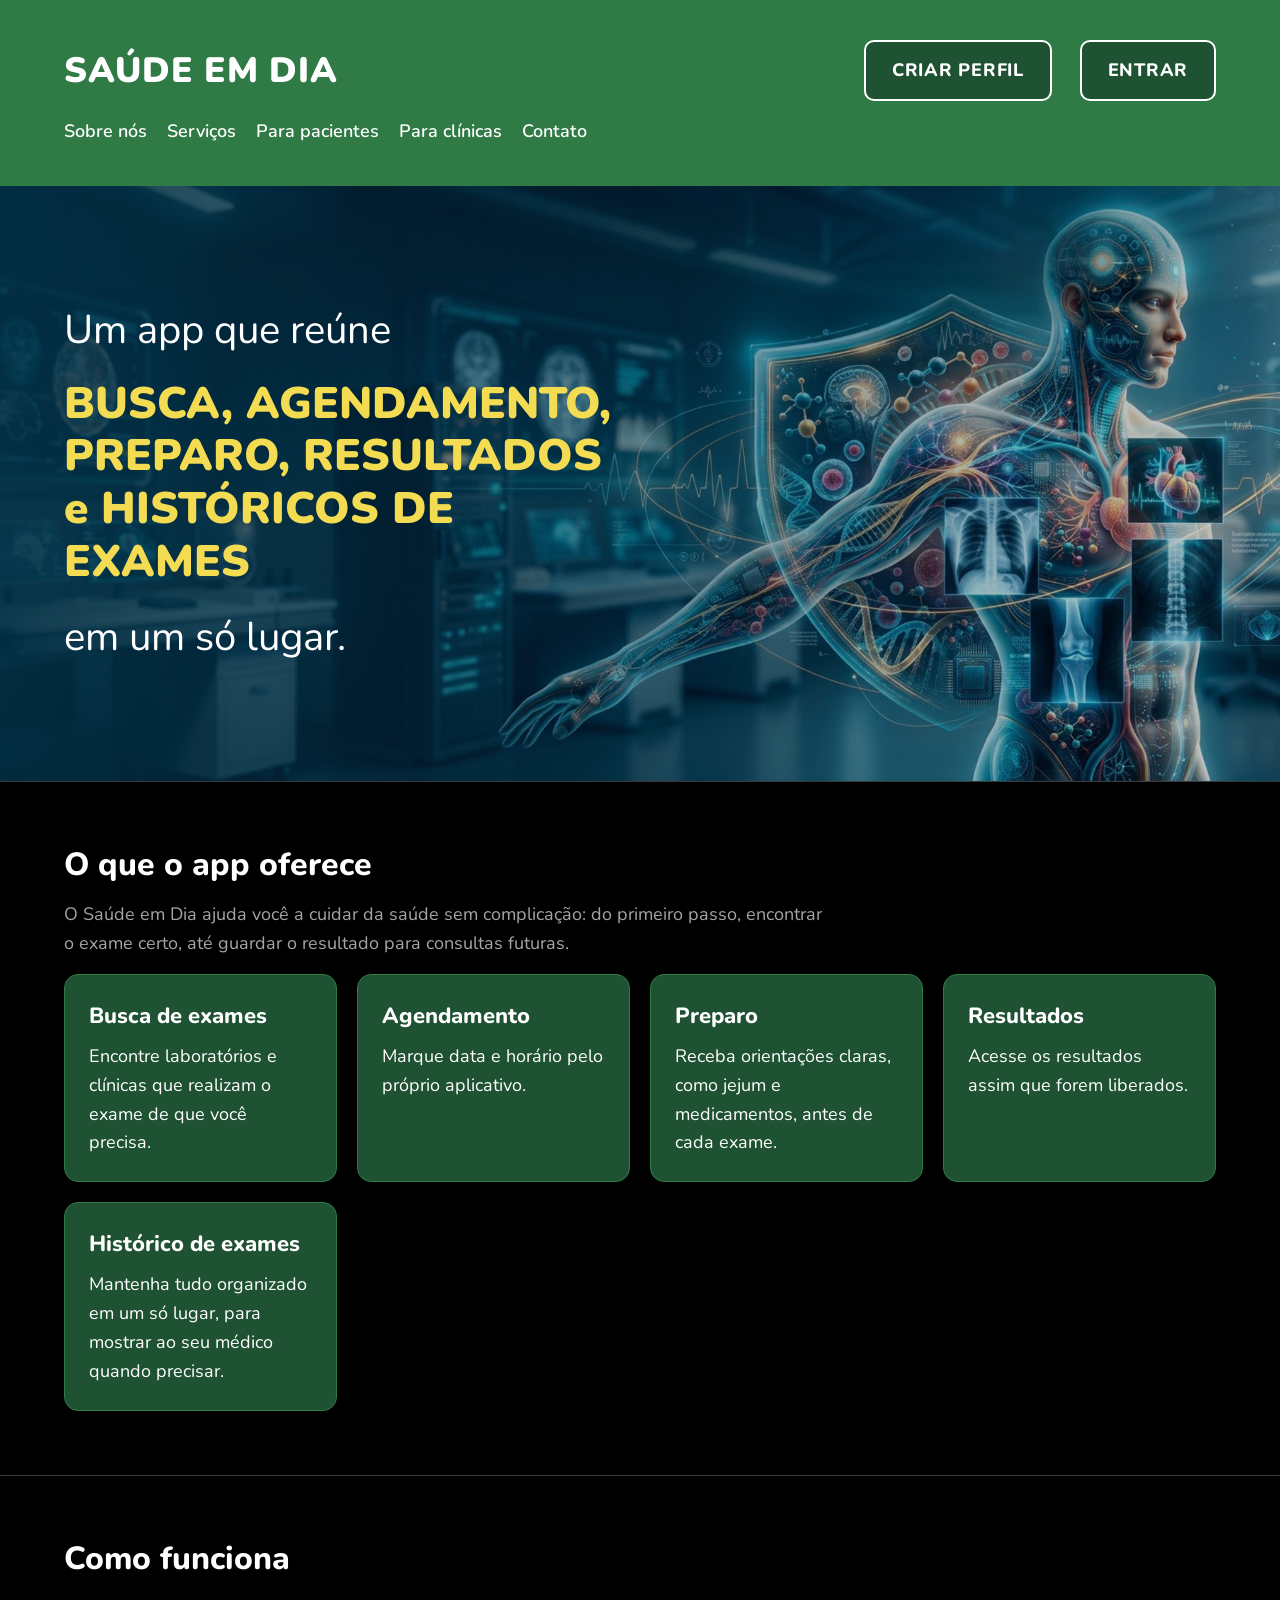
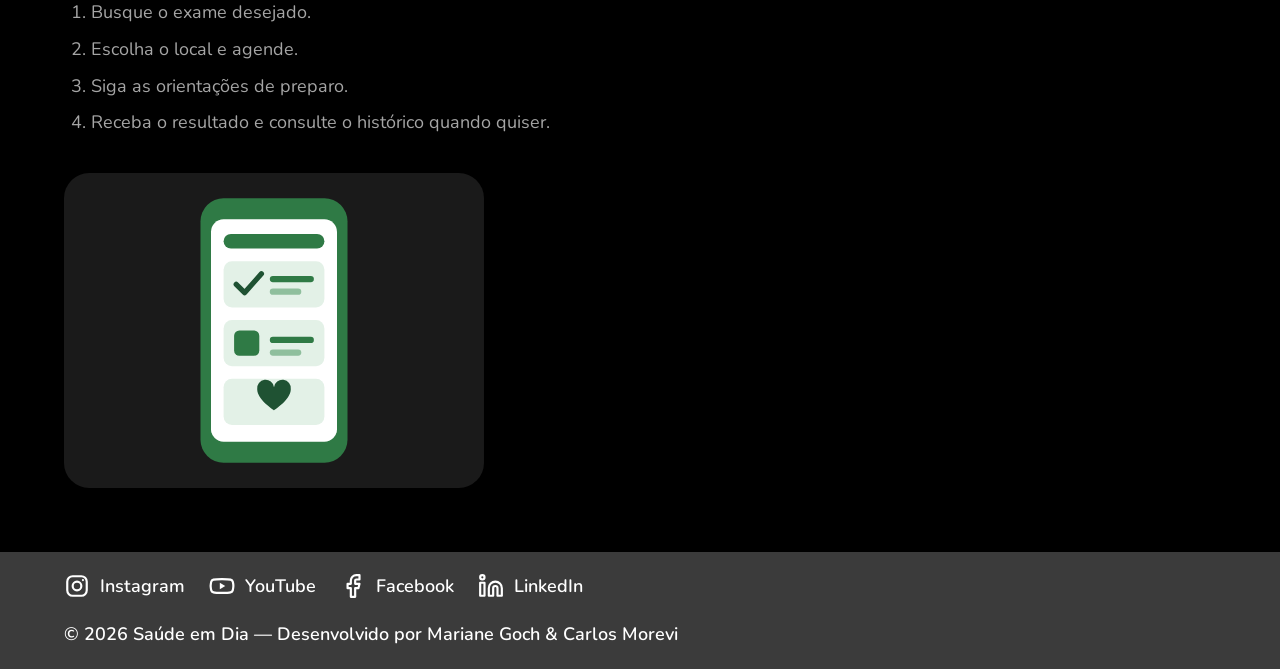
==== index.html @ 4407361d "primeiro commit" ====
<!DOCTYPE html>
<html lang="pt-BR">
<head>
  <meta charset="UTF-8">
  <meta name="viewport" content="width=device-width, initial-scale=1">
  <title>Saúde em Dia | Página inicial</title>
  <link rel="preconnect" href="https://fonts.googleapis.com">
  <link rel="preconnect" href="https://fonts.gstatic.com" crossorigin>
  <link href="https://fonts.googleapis.com/css2?family=Nunito:wght@400;600;800;900&display=swap" rel="stylesheet">
  <link rel="stylesheet" href="estilo.css">
</head>
<body>

<a class="pular" href="#conteudo">Pular para o conteúdo principal</a>

<header class="header">
  <h1 class="logo"><a href="index.html">SAÚDE EM DIA</a></h1>

  <nav class="nav" aria-label="Navegação principal">
    <ul class="nav-links">
      <li><a href="sobre.html">Sobre nós</a></li>
      <li><a href="index.html#servicos">Serviços</a></li>
      <li><a href="sobre.html#pacientes">Para pacientes</a></li>
      <li><a href="sobre.html#clinicas">Para clínicas</a></li>
      <li><a href="contato.html">Contato</a></li>
    </ul>
  </nav>

  <div class="nav-actions">
    <a class="btn" href="contato.html#formulario">CRIAR PERFIL</a>
    <a class="btn" href="#">ENTRAR</a>
  </div>
</header>

<main class="main" id="conteudo">

  <section class="secao hero">
    <p class="temp-text">Um app que reúne</p>
    <h2 class="hero-text"><strong>BUSCA</strong>, <strong>AGENDAMENTO</strong>, <strong>PREPARO</strong>, <strong>RESULTADOS</strong> e <strong>HISTÓRICOS DE EXAMES</strong></h2>
    <p class="temp-text">em um só lugar.</p>
  </section>

  <section class="secao" id="servicos">
    <h2>O que o app oferece</h2>
    <p class="texto-largo">O Saúde em Dia ajuda você a cuidar da saúde sem complicação: do primeiro passo, encontrar o exame certo, até guardar o resultado para consultas futuras.</p>

    <ul class="lista-cartoes">
      <li class="cartao">
        <h3>Busca de exames</h3>
        <p>Encontre laboratórios e clínicas que realizam o exame de que você precisa.</p>
      </li>
      <li class="cartao">
        <h3>Agendamento</h3>
        <p>Marque data e horário pelo próprio aplicativo.</p>
      </li>
      <li class="cartao">
        <h3>Preparo</h3>
        <p>Receba orientações claras, como jejum e medicamentos, antes de cada exame.</p>
      </li>
      <li class="cartao">
        <h3>Resultados</h3>
        <p>Acesse os resultados assim que forem liberados.</p>
      </li>
      <li class="cartao">
        <h3>Histórico de exames</h3>
        <p>Mantenha tudo organizado em um só lugar, para mostrar ao seu médico quando precisar.</p>
      </li>
    </ul>
  </section>

  <section class="secao" id="como-funciona">
    <h2>Como funciona</h2>
    <ol class="lista-passos">
      <li>Busque o exame desejado.</li>
      <li>Escolha o local e agende.</li>
      <li>Siga as orientações de preparo.</li>
      <li>Receba o resultado e consulte o histórico quando quiser.</li>
    </ol>
    <img class="foto-destaque" src="app-exames.svg" alt="Ilustração de um celular com o aplicativo Saúde em Dia aberto, mostrando uma lista de exames com um item concluído marcado com sinal de verificado">
  </section>

</main>

<footer class="footer">
  <ul class="social">
    <li>
      <a href="#" aria-label="Instagram">
        <svg viewBox="0 0 24 24" fill="none" stroke="currentColor" stroke-width="2" stroke-linecap="round" stroke-linejoin="round" aria-hidden="true">
          <rect x="3" y="3" width="18" height="18" rx="5"/>
          <circle cx="12" cy="12" r="4"/>
          <circle cx="17.5" cy="6.5" r="1" fill="currentColor" stroke="none"/>
        </svg>
        <span>Instagram</span>
      </a>
    </li>
    <li>
      <a href="#" aria-label="YouTube">
        <svg viewBox="0 0 24 24" fill="none" stroke="currentColor" stroke-width="2" stroke-linecap="round" stroke-linejoin="round" aria-hidden="true">
          <path d="M22 8.2a3 3 0 0 0-2.1-2.1C18 5.6 12 5.6 12 5.6s-6 0-7.9.5A3 3 0 0 0 2 8.2 31 31 0 0 0 1.5 12 31 31 0 0 0 2 15.8a3 3 0 0 0 2.1 2.1c1.9.5 7.9.5 7.9.5s6 0 7.9-.5a3 3 0 0 0 2.1-2.1c.4-1.9.5-3.8.5-3.8s0-1.9-.5-3.8Z"/>
          <path d="m10 15 5-3-5-3v6Z" fill="currentColor" stroke="none"/>
        </svg>
        <span>YouTube</span>
      </a>
    </li>
    <li>
      <a href="#" aria-label="Facebook">
        <svg viewBox="0 0 24 24" fill="none" stroke="currentColor" stroke-width="2" stroke-linecap="round" stroke-linejoin="round" aria-hidden="true">
          <path d="M18 2h-3a5 5 0 0 0-5 5v3H7v4h3v8h4v-8h3l1-4h-4V7a1 1 0 0 1 1-1h3V2Z"/>
        </svg>
        <span>Facebook</span>
      </a>
    </li>
    <li>
      <a href="#" aria-label="LinkedIn">
        <svg viewBox="0 0 24 24" fill="none" stroke="currentColor" stroke-width="2" stroke-linecap="round" stroke-linejoin="round" aria-hidden="true">
          <path d="M16 8a6 6 0 0 1 6 6v7h-4v-7a2 2 0 0 0-4 0v7h-4v-7a6 6 0 0 1 6-6Z"/>
          <rect x="2" y="9" width="4" height="12"/>
          <circle cx="4" cy="4" r="2"/>
        </svg>
        <span>LinkedIn</span>
      </a>
    </li>
  </ul>

  <p class="creditos">© 2026 Saúde em Dia — Desenvolvido por Mariane Goch &amp; Carlos Morevi</p>
</footer>

</body>
</html>
---- estilo.css ----
:root {
  --cor-header-fundo:      #2F7A45;
  --cor-header-texto:      #FFFFFF;
  --cor-botao-fundo:       #1F5233;
  --cor-botao-texto:       #FFFFFF;
  --cor-corpo-fundo:       #000000;
  --cor-corpo-texto:       #a5a5a5;
  --cor-titulo:            #FFFFFF;
  --cor-cartao-fundo:      #1F5233;
  --cor-cartao-borda:      #2F7A45;
  --cor-cartao-texto:      #FFFFFF;
  --cor-borda:             #3b3b3b;
  --cor-campo-fundo:       #121212;
  --cor-campo-texto:       #FFFFFF;
  --cor-destaque:          #47975D;
  --cor-footer-fundo:      #3b3b3b;
  --cor-footer-texto:      #FFFFFF;
  --cor-foco:              #FFD54A;
  --imagem-hero:           url("images/fundo_v3.png");
  --cor-hero-veu:          rgba(0, 0, 0, 0.15);
  --cor-hero-chamada:      #FFFFFF;
  --cor-hero-destaque:     #f3db52;
  --margem:                clamp(32px, 5vw, 80px);

  --fonte: "Nunito", "Varela Round", ui-rounded, "SF Pro Rounded", system-ui, sans-serif;
}

* { box-sizing: border-box; margin: 0; padding: 0; }

html, body { height: 100%; }

body {
  display: flex;
  flex-direction: column;
  min-height: 100vh;
  font-family: var(--fonte);
  font-size: 1.125rem; /* 18px */
  line-height: 1.6;
  background: var(--cor-corpo-fundo);
  color: var(--cor-corpo-texto);
}

a { text-decoration: none; color: inherit; }
ul, ol { list-style: none; }

/* Foco visível para navegação por teclado */
a:focus,
input:focus,
button:focus,
textarea:focus {
  outline: 3px solid var(--cor-foco);
  outline-offset: 3px;
  border-radius: 6px;
}

.pular {
  position: absolute;
  left: -9999px;
  top: 8px;
  padding: 12px 20px;
  background: var(--cor-foco);
  color: #000;
  font-weight: 800;
  border-radius: 8px;
  z-index: 10;
}

.pular:focus { left: 8px; }

/* ---------- Cabeçalho ---------- */
.header {
  display: flex;
  align-items: center;
  justify-content: space-between;
  flex-wrap: wrap;
  gap: 16px 24px;
  padding: 40px var(--margem);
  background: var(--cor-header-fundo);
  color: var(--cor-header-texto);
}

.logo {
  font-weight: 900;
  font-size: clamp(1.6rem, 4vw, 2.2rem);
  line-height: 1.2;
  letter-spacing: 0.02em;
}

.nav {
  display: flex;
  align-items: center;
}

.nav-links {
  display: flex;
  flex-wrap: wrap;
  gap: 8px 20px;
}

.nav-links a {
  font-weight: 600;
  font-size: 1.125rem;
  padding: 4px 0;
  border-bottom: 2px solid transparent;
  transition: border-color 0.2s;
}

.nav-links a:hover,
.nav-links a[aria-current="page"] { border-bottom-color: var(--cor-header-texto); }

.nav-actions {
  display: flex;
  flex-wrap: wrap;
  gap: 12px 28px;
}

.btn {
  display: inline-block;
  padding: 14px 26px;
  background: var(--cor-botao-fundo);
  color: var(--cor-botao-texto);
  border: 2px solid var(--cor-botao-texto);
  font-family: inherit;
  font-weight: 800;
  font-size: 1.125rem;
  letter-spacing: 0.04em;
  border-radius: 10px;
  cursor: pointer;
  transition: filter 0.2s;
}

.btn:hover { filter: brightness(1.2); }

/* ---------- Conteúdo ---------- */
.main { flex: 1; }

.secao {
  padding: 64px var(--margem);
  border-bottom: 1px solid var(--cor-borda);
}

.secao:last-child { border-bottom: none; }

.secao h2 {
  color: var(--cor-titulo);
  font-weight: 800;
  font-size: 2rem;
  line-height: 1.2;
  margin-bottom: 16px;
}

.secao h3 {
  color: var(--cor-titulo);
  font-weight: 800;
  font-size: 1.375rem;
  margin-bottom: 8px;
}

.secao p + p,
.secao p + ul,
.secao p + ol { margin-top: 16px; }

.texto-largo { max-width: 70ch; }

.hero {
  padding: 120px var(--margem);
  background-image: linear-gradient(var(--cor-hero-veu), var(--cor-hero-veu)), var(--imagem-hero);
  background-size: cover;
  background-position: center;
  background-repeat: no-repeat;
}

.hero .temp-text { margin: 0; }

.secao .hero-text {
  max-width: 22ch;
  text-align: left;
  font-weight: 900;
  font-size: clamp(2rem, 4vw, 2.75rem);
  line-height: 1.2;
  color: var(--cor-hero-destaque);
  margin: 24px 0;
}

.hero-text strong { color: var(--cor-hero-destaque); font-weight: 900; }

.temp-text {
  max-width: 22ch;
  text-align: left;
  font-weight: 400;
  font-size: clamp(1.5rem, 5.5vw, 2.5rem);
  line-height: 1.2;
  color: var(--cor-hero-chamada);
}


.lista-cartoes {
  display: grid;
  grid-template-columns: repeat(auto-fit, minmax(240px, 1fr));
  gap: 20px;
  margin-top: 32px;
}

.cartao {
  padding: 24px;
  background: var(--cor-cartao-fundo);
  border: 1px solid var(--cor-cartao-borda);
  border-radius: 14px;
}

.cartao p { color: var(--cor-cartao-texto); }

.lista-passos {
  list-style: decimal;
  padding-left: 1.5em;
  margin-top: 16px;
}

.lista-passos li { padding: 4px 0; }

.lista-simples {
  list-style: disc;
  padding-left: 1.5em;
  margin-top: 16px;
}

.lista-simples li { padding: 4px 0; }

.foto-destaque {
  display: block;
  width: 100%;
  max-width: 420px;
  height: auto;
  margin-top: 32px;
  border-radius: 14px;
}

/* ---------- Formulário ---------- */
.formulario {
  display: flex;
  flex-direction: column;
  gap: 28px;
  max-width: 640px;
  margin-top: 32px;
}

.campo label,
.formulario legend {
  display: block;
  color: var(--cor-titulo);
  font-weight: 800;
  margin-bottom: 8px;
}

.formulario legend { padding: 0 8px; margin-bottom: 0; }

.formulario input[type="text"],
.formulario input[type="email"],
.formulario input[type="tel"],
.formulario textarea {
  width: 100%;
  padding: 12px 14px;
  background: var(--cor-campo-fundo);
  color: var(--cor-campo-texto);
  border: 2px solid var(--cor-corpo-texto);
  border-radius: 10px;
  font-family: inherit;
  font-size: 1.125rem;
}

.formulario textarea { min-height: 140px; resize: vertical; }

.dica {
  margin-top: 6px;
  font-size: 1.125rem;
  color: var(--cor-corpo-texto);
}

.formulario fieldset {
  padding: 16px 20px 20px;
  border: 2px solid var(--cor-borda);
  border-radius: 12px;
}

.opcao {
  display: flex;
  align-items: center;
  gap: 12px;
  padding: 6px 0;
}

.opcao label { margin: 0; font-weight: 600; color: var(--cor-corpo-texto); }

.opcao input {
  width: 1.4rem;
  height: 1.4rem;
  flex-shrink: 0;
  accent-color: var(--cor-destaque);
}

.formulario .btn { align-self: flex-start; }

/* ---------- Rodapé ---------- */
.footer {
  display: flex;
  align-items: center;
  justify-content: space-between;
  flex-wrap: wrap;
  gap: 12px 24px;
  padding: 20px var(--margem);
  background: var(--cor-footer-fundo);
  color: var(--cor-footer-texto);
}

.creditos { font-weight: 600; text-align: right; }

.social {
  display: flex;
  flex-wrap: wrap;
  gap: 12px 24px;
}

.social a {
  display: inline-flex;
  align-items: center;
  gap: 10px;
  font-weight: 600;
  transition: opacity 0.2s;
}

.social a:hover { opacity: 0.8; }

.social svg {
  width: 26px;
  height: 26px;
  flex-shrink: 0;
}

@media (max-width: 1340px) {
  .nav { order: 3; flex-basis: 100%; }
}

@media (max-width: 720px) {
  .header { padding: 16px 20px; }
  .secao { padding: 40px 20px; }
  .hero { padding: 56px 20px; }
  .footer { padding: 24px 20px; }
  .creditos { text-align: left; }
  .nav-links { gap: 8px 18px; }
}
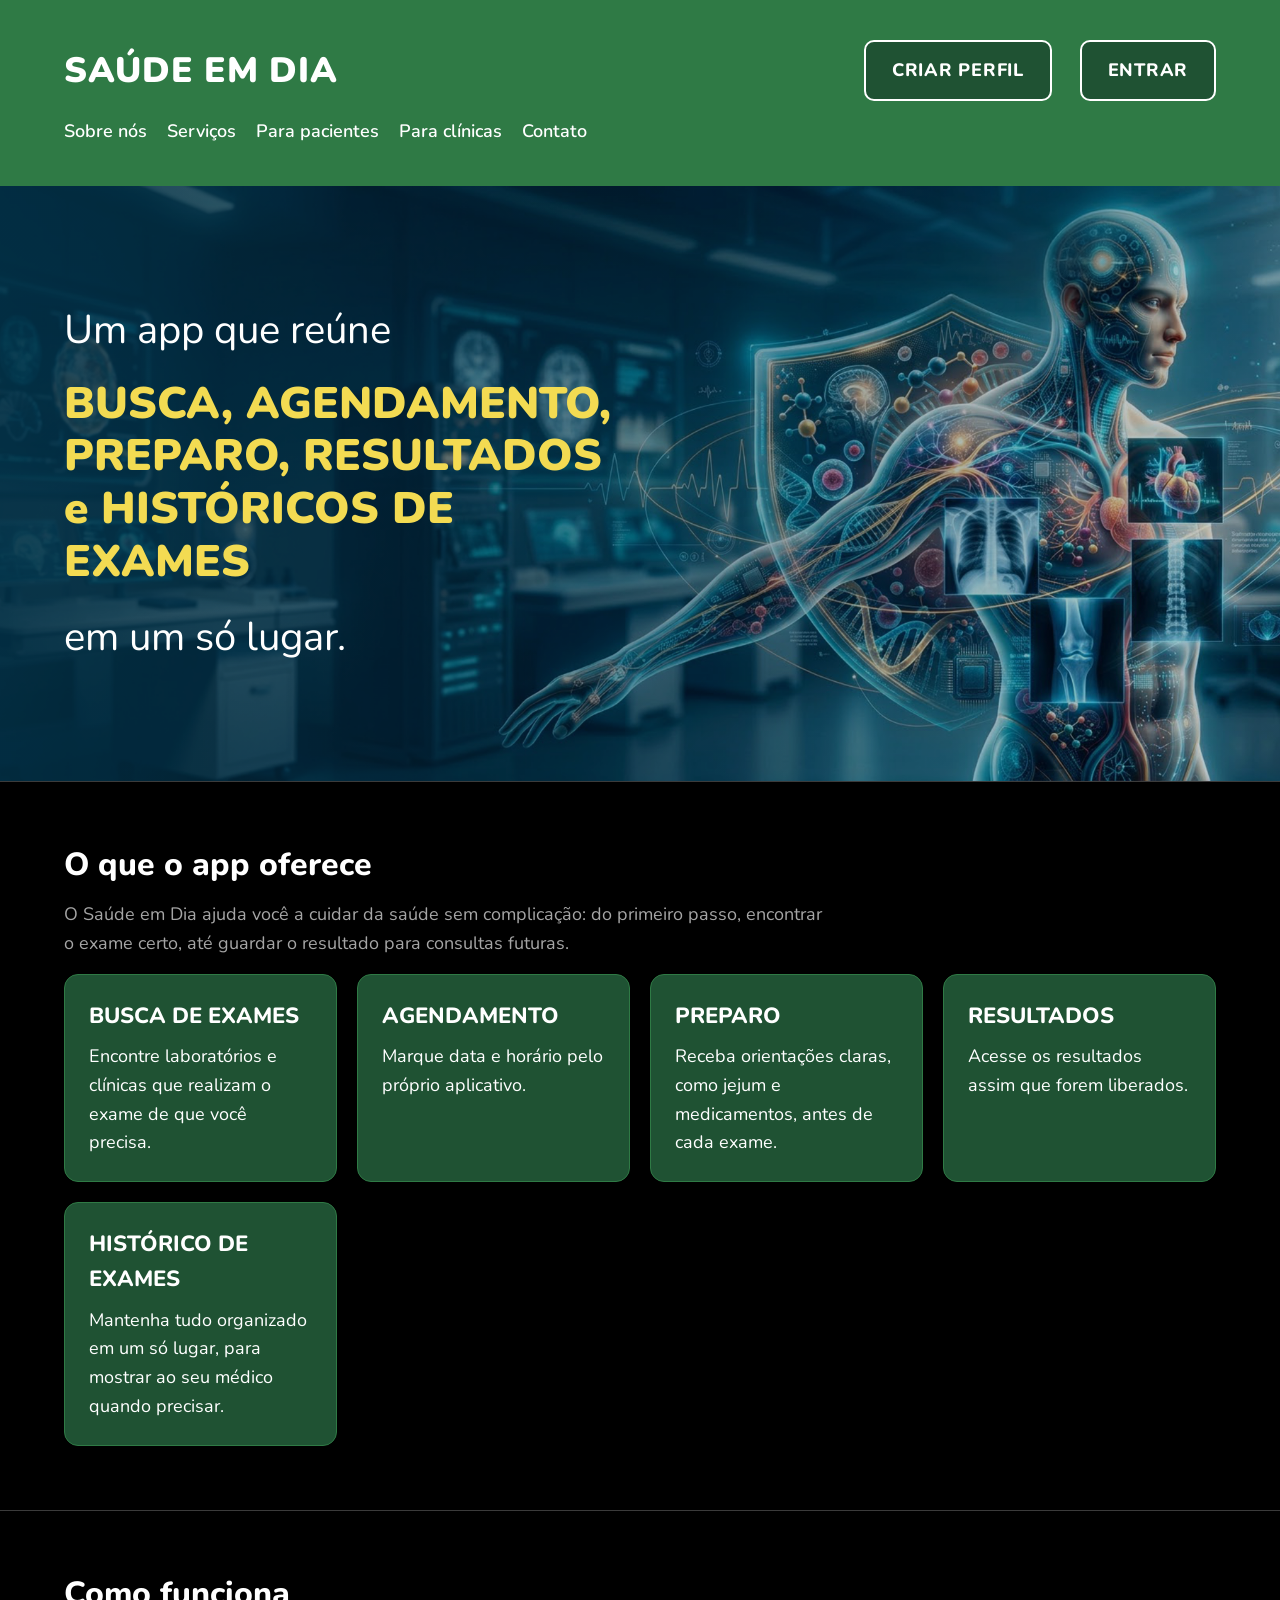
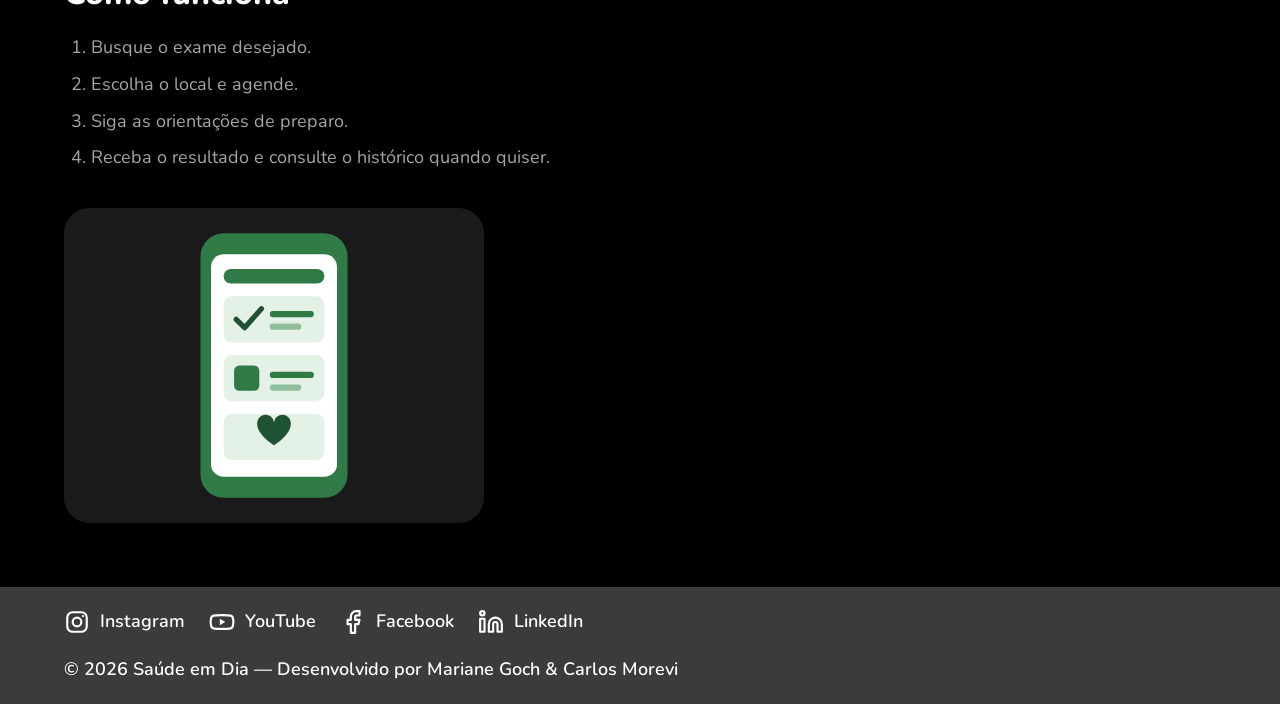
==== commit 0e1fb962: "Change headings to uppercase in index.html" ====
--- a/index.html
+++ b/index.html
@@ -46,23 +46,23 @@
 
     <ul class="lista-cartoes">
       <li class="cartao">
-        <h3>Busca de exames</h3>
+        <h3>BUSCA DE EXAMES</h3>
         <p>Encontre laboratórios e clínicas que realizam o exame de que você precisa.</p>
       </li>
       <li class="cartao">
-        <h3>Agendamento</h3>
+        <h3>AGENDAMENTO</h3>
         <p>Marque data e horário pelo próprio aplicativo.</p>
       </li>
       <li class="cartao">
-        <h3>Preparo</h3>
+        <h3>PREPARO</h3>
         <p>Receba orientações claras, como jejum e medicamentos, antes de cada exame.</p>
       </li>
       <li class="cartao">
-        <h3>Resultados</h3>
+        <h3>RESULTADOS</h3>
         <p>Acesse os resultados assim que forem liberados.</p>
       </li>
       <li class="cartao">
-        <h3>Histórico de exames</h3>
+        <h3>HISTÓRICO DE EXAMES</h3>
         <p>Mantenha tudo organizado em um só lugar, para mostrar ao seu médico quando precisar.</p>
       </li>
     </ul>
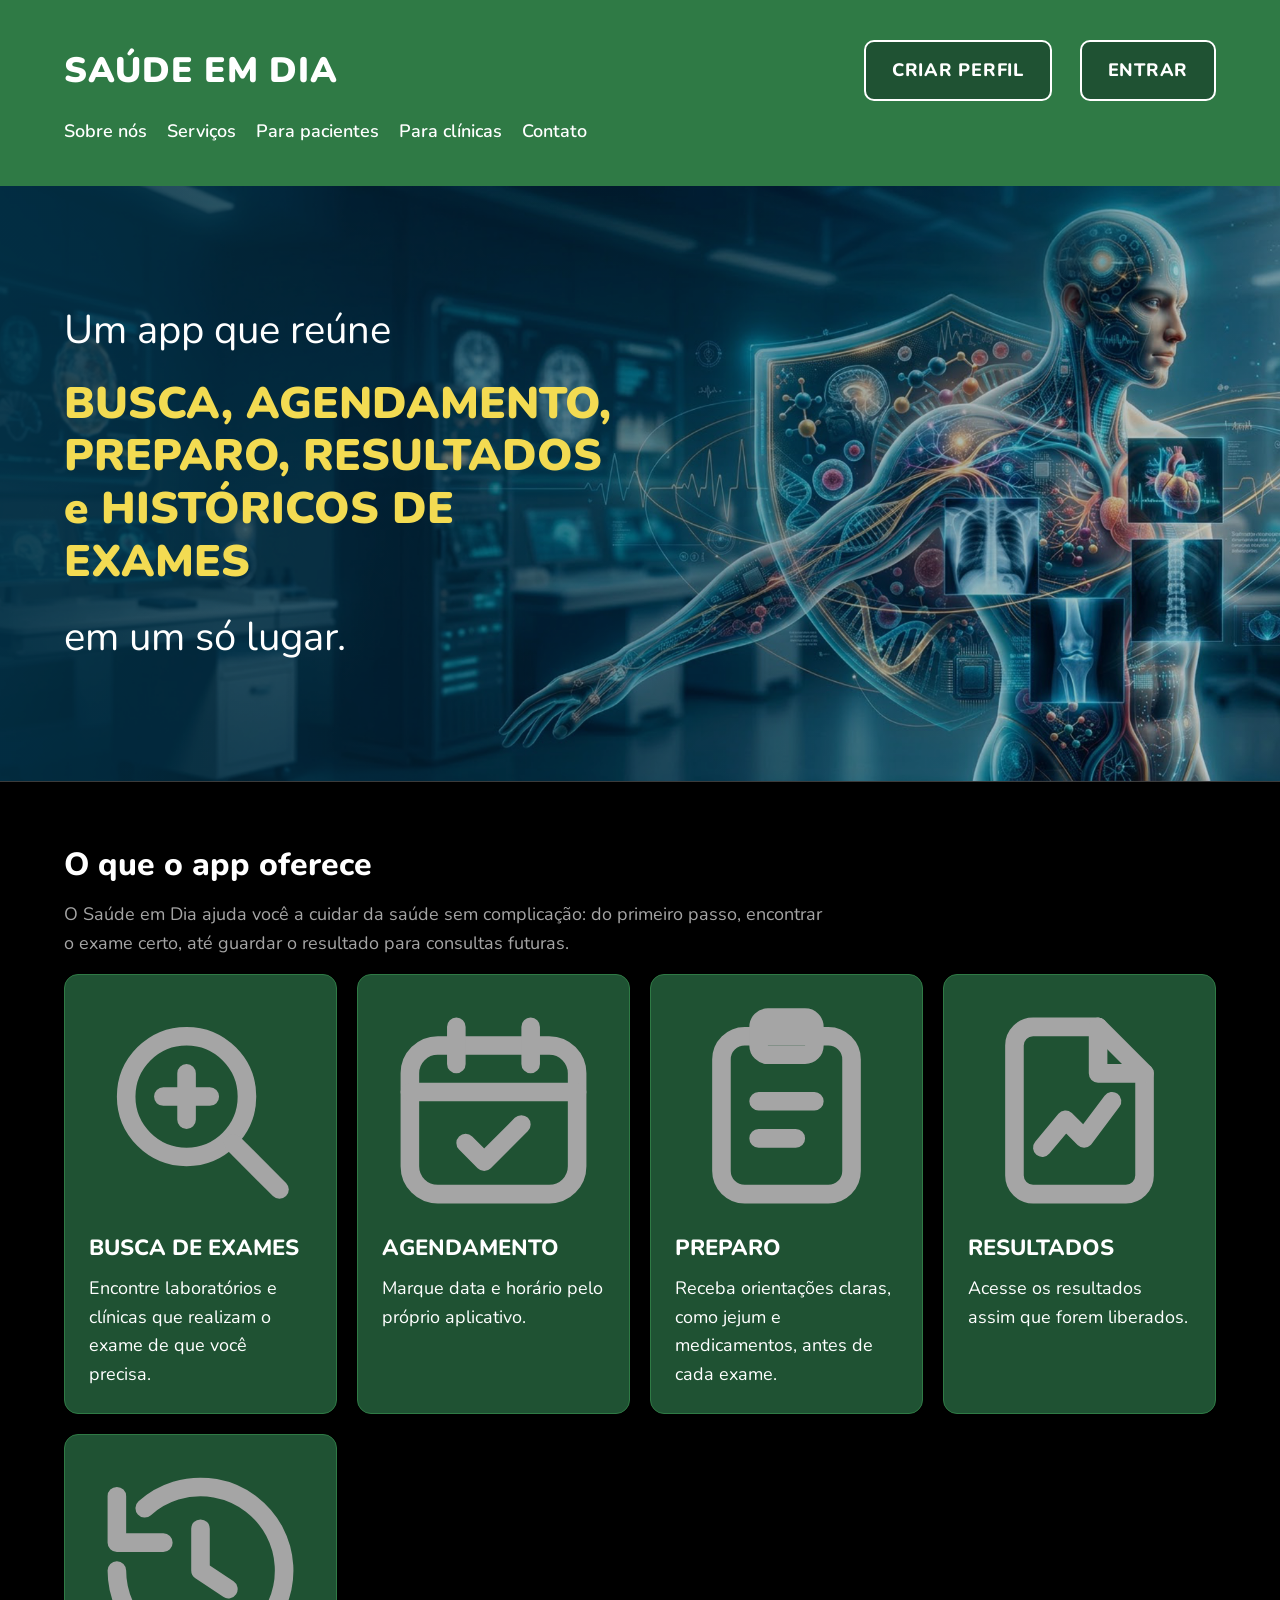
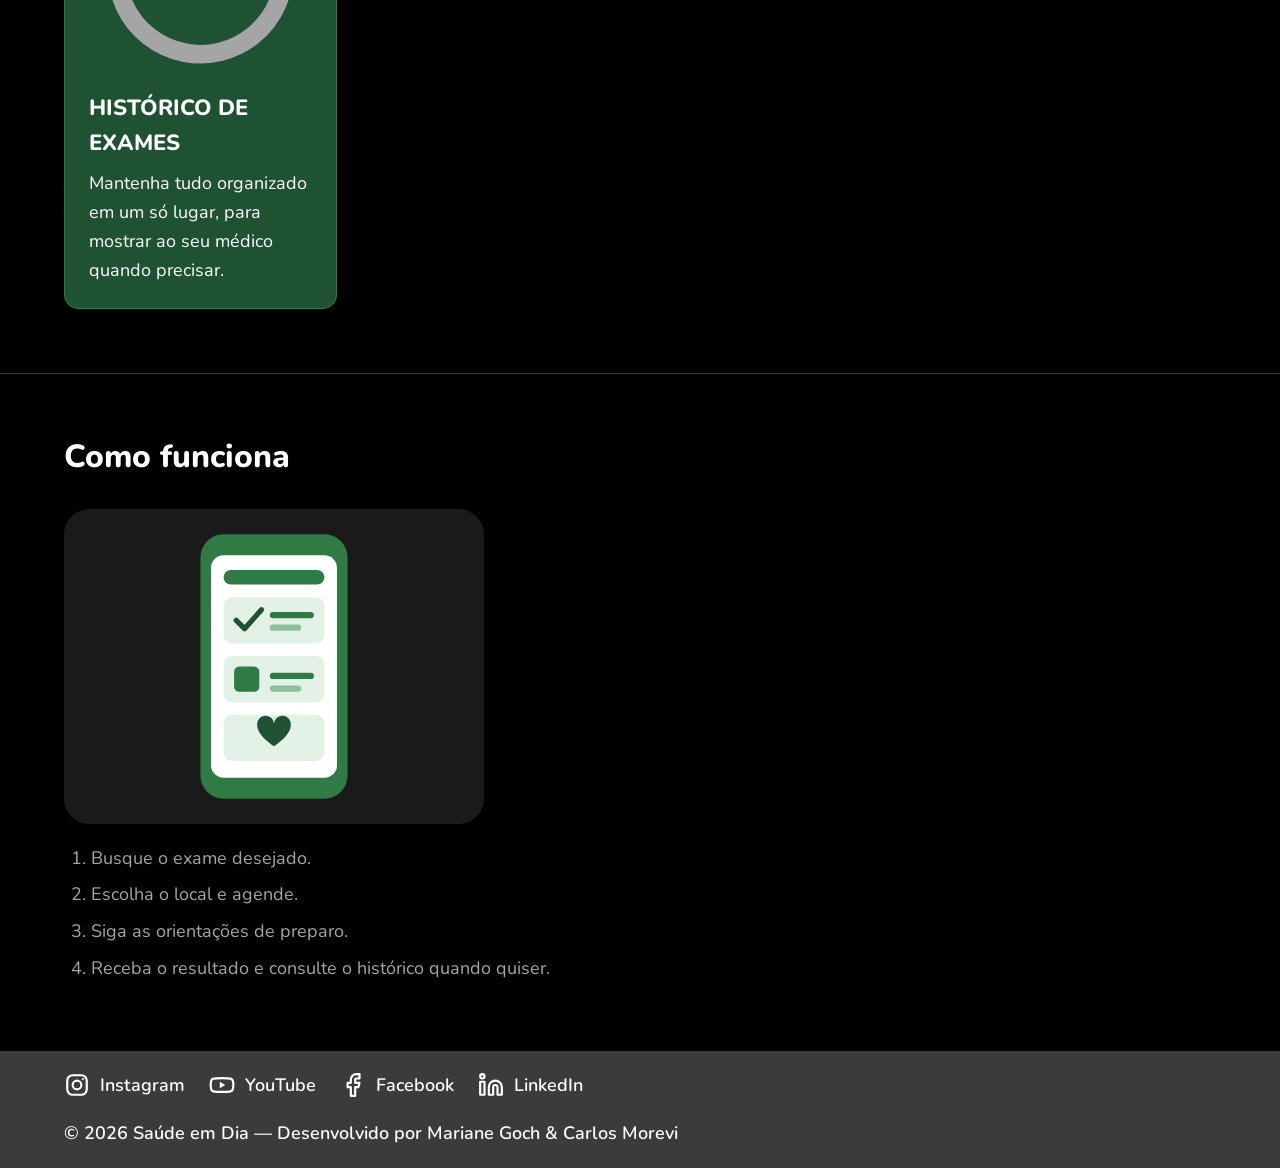
==== commit d6c0be98: "Add meta description and update header structure" ====
--- a/index.html
+++ b/index.html
@@ -4,6 +4,7 @@
   <meta charset="UTF-8">
   <meta name="viewport" content="width=device-width, initial-scale=1">
   <title>Saúde em Dia | Página inicial</title>
+  <meta name="description" content="Saúde em Dia: um app que reúne busca, agendamento, preparo, resultados e histórico de exames em um só lugar.">
   <link rel="preconnect" href="https://fonts.googleapis.com">
   <link rel="preconnect" href="https://fonts.gstatic.com" crossorigin>
   <link href="https://fonts.googleapis.com/css2?family=Nunito:wght@400;600;800;900&display=swap" rel="stylesheet">
@@ -14,7 +15,7 @@
 <a class="pular" href="#conteudo">Pular para o conteúdo principal</a>
 
 <header class="header">
-  <h1 class="logo"><a href="index.html">SAÚDE EM DIA</a></h1>
+  <p class="logo"><a href="index.html">SAÚDE EM DIA</a></p>
 
   <nav class="nav" aria-label="Navegação principal">
     <ul class="nav-links">
@@ -28,7 +29,7 @@
 
   <div class="nav-actions">
     <a class="btn" href="contato.html#formulario">CRIAR PERFIL</a>
-    <a class="btn" href="#">ENTRAR</a>
+    <a class="btn" href="construcao.html">ENTRAR</a>
   </div>
 </header>
 
@@ -36,47 +37,91 @@
 
   <section class="secao hero">
     <p class="temp-text">Um app que reúne</p>
-    <h2 class="hero-text"><strong>BUSCA</strong>, <strong>AGENDAMENTO</strong>, <strong>PREPARO</strong>, <strong>RESULTADOS</strong> e <strong>HISTÓRICOS DE EXAMES</strong></h2>
+    <h1 class="hero-text"><strong>BUSCA</strong>, <strong>AGENDAMENTO</strong>, <strong>PREPARO</strong>, <strong>RESULTADOS</strong> e <strong>HISTÓRICOS DE EXAMES</strong></h1>
     <p class="temp-text">em um só lugar.</p>
   </section>
 
-  <section class="secao" id="servicos">
-    <h2>O que o app oferece</h2>
+  <section class="secao" id="servicos" aria-labelledby="titulo-servicos">
+    <h2 id="titulo-servicos">O que o app oferece</h2>
     <p class="texto-largo">O Saúde em Dia ajuda você a cuidar da saúde sem complicação: do primeiro passo, encontrar o exame certo, até guardar o resultado para consultas futuras.</p>
 
     <ul class="lista-cartoes">
       <li class="cartao">
+        <span class="icone" aria-hidden="true">
+          <!-- Lupa com cruz: busca de exames -->
+          <svg viewBox="0 0 24 24" fill="none" stroke="currentColor" stroke-width="2" stroke-linecap="round" stroke-linejoin="round" focusable="false">
+            <circle cx="10.5" cy="10.5" r="6.5"/>
+            <path d="m15.5 15.5 5 5"/>
+            <path d="M10.5 8v5M8 10.5h5"/>
+          </svg>
+        </span>
         <h3>BUSCA DE EXAMES</h3>
         <p>Encontre laboratórios e clínicas que realizam o exame de que você precisa.</p>
       </li>
       <li class="cartao">
+        <span class="icone" aria-hidden="true">
+          <!-- Calendário com check: agendamento -->
+          <svg viewBox="0 0 24 24" fill="none" stroke="currentColor" stroke-width="2" stroke-linecap="round" stroke-linejoin="round" focusable="false">
+            <rect x="3" y="5" width="18" height="16" rx="3"/>
+            <path d="M8 3v4M16 3v4M3 10h18"/>
+            <path d="m9 15.5 2 2 4-4"/>
+          </svg>
+        </span>
         <h3>AGENDAMENTO</h3>
         <p>Marque data e horário pelo próprio aplicativo.</p>
       </li>
       <li class="cartao">
+        <span class="icone" aria-hidden="true">
+          <!-- Prancheta com lista: preparo -->
+          <svg viewBox="0 0 24 24" fill="none" stroke="currentColor" stroke-width="2" stroke-linecap="round" stroke-linejoin="round" focusable="false">
+            <rect x="5" y="4" width="14" height="17" rx="2.5"/>
+            <rect x="9" y="2" width="6" height="4" rx="1"/>
+            <path d="M9 11h6M9 15h4"/>
+          </svg>
+        </span>
         <h3>PREPARO</h3>
         <p>Receba orientações claras, como jejum e medicamentos, antes de cada exame.</p>
       </li>
       <li class="cartao">
+        <span class="icone" aria-hidden="true">
+          <!-- Documento com gráfico: resultados -->
+          <svg viewBox="0 0 24 24" fill="none" stroke="currentColor" stroke-width="2" stroke-linecap="round" stroke-linejoin="round" focusable="false">
+            <path d="M14 3H7a2 2 0 0 0-2 2v14a2 2 0 0 0 2 2h10a2 2 0 0 0 2-2V8z"/>
+            <path d="M14 3v5h5"/>
+            <path d="m8 16 2.5-3 2 2 3-4"/>
+          </svg>
+        </span>
         <h3>RESULTADOS</h3>
         <p>Acesse os resultados assim que forem liberados.</p>
       </li>
       <li class="cartao">
+        <span class="icone" aria-hidden="true">
+          <!-- Relógio com seta anti-horária: histórico -->
+          <svg viewBox="0 0 24 24" fill="none" stroke="currentColor" stroke-width="2" stroke-linecap="round" stroke-linejoin="round" focusable="false">
+            <path d="M3 12a9 9 0 1 0 3-6.7"/>
+            <path d="M3 4v5h5"/>
+            <path d="M12 7.5V12l3 2"/>
+          </svg>
+        </span>
         <h3>HISTÓRICO DE EXAMES</h3>
         <p>Mantenha tudo organizado em um só lugar, para mostrar ao seu médico quando precisar.</p>
       </li>
     </ul>
   </section>
 
-  <section class="secao" id="como-funciona">
-    <h2>Como funciona</h2>
-    <ol class="lista-passos">
-      <li>Busque o exame desejado.</li>
-      <li>Escolha o local e agende.</li>
-      <li>Siga as orientações de preparo.</li>
-      <li>Receba o resultado e consulte o histórico quando quiser.</li>
-    </ol>
-    <img class="foto-destaque" src="app-exames.svg" alt="Ilustração de um celular com o aplicativo Saúde em Dia aberto, mostrando uma lista de exames com um item concluído marcado com sinal de verificado">
+  <section class="secao" id="como-funciona" aria-labelledby="titulo-como-funciona">
+    <h2 id="titulo-como-funciona">Como funciona</h2>
+
+    <div class="como-funciona-grid">
+      <img class="foto-destaque" src="app-exames.svg" width="420" height="420" alt="Ilustração de um celular com o aplicativo Saúde em Dia aberto, mostrando uma lista de exames com um item concluído marcado com sinal de verificado">
+
+      <ol class="lista-passos">
+        <li>Busque o exame desejado.</li>
+        <li>Escolha o local e agende.</li>
+        <li>Siga as orientações de preparo.</li>
+        <li>Receba o resultado e consulte o histórico quando quiser.</li>
+      </ol>
+    </div>
   </section>
 
 </main>
@@ -84,8 +129,8 @@
 <footer class="footer">
   <ul class="social">
     <li>
-      <a href="#" aria-label="Instagram">
-        <svg viewBox="0 0 24 24" fill="none" stroke="currentColor" stroke-width="2" stroke-linecap="round" stroke-linejoin="round" aria-hidden="true">
+      <a href="#">
+        <svg viewBox="0 0 24 24" fill="none" stroke="currentColor" stroke-width="2" stroke-linecap="round" stroke-linejoin="round" aria-hidden="true" focusable="false">
           <rect x="3" y="3" width="18" height="18" rx="5"/>
           <circle cx="12" cy="12" r="4"/>
           <circle cx="17.5" cy="6.5" r="1" fill="currentColor" stroke="none"/>
@@ -94,8 +139,8 @@
       </a>
     </li>
     <li>
-      <a href="#" aria-label="YouTube">
-        <svg viewBox="0 0 24 24" fill="none" stroke="currentColor" stroke-width="2" stroke-linecap="round" stroke-linejoin="round" aria-hidden="true">
+      <a href="#">
+        <svg viewBox="0 0 24 24" fill="none" stroke="currentColor" stroke-width="2" stroke-linecap="round" stroke-linejoin="round" aria-hidden="true" focusable="false">
           <path d="M22 8.2a3 3 0 0 0-2.1-2.1C18 5.6 12 5.6 12 5.6s-6 0-7.9.5A3 3 0 0 0 2 8.2 31 31 0 0 0 1.5 12 31 31 0 0 0 2 15.8a3 3 0 0 0 2.1 2.1c1.9.5 7.9.5 7.9.5s6 0 7.9-.5a3 3 0 0 0 2.1-2.1c.4-1.9.5-3.8.5-3.8s0-1.9-.5-3.8Z"/>
           <path d="m10 15 5-3-5-3v6Z" fill="currentColor" stroke="none"/>
         </svg>
@@ -103,16 +148,16 @@
       </a>
     </li>
     <li>
-      <a href="#" aria-label="Facebook">
-        <svg viewBox="0 0 24 24" fill="none" stroke="currentColor" stroke-width="2" stroke-linecap="round" stroke-linejoin="round" aria-hidden="true">
+      <a href="#">
+        <svg viewBox="0 0 24 24" fill="none" stroke="currentColor" stroke-width="2" stroke-linecap="round" stroke-linejoin="round" aria-hidden="true" focusable="false">
           <path d="M18 2h-3a5 5 0 0 0-5 5v3H7v4h3v8h4v-8h3l1-4h-4V7a1 1 0 0 1 1-1h3V2Z"/>
         </svg>
         <span>Facebook</span>
       </a>
     </li>
     <li>
-      <a href="#" aria-label="LinkedIn">
-        <svg viewBox="0 0 24 24" fill="none" stroke="currentColor" stroke-width="2" stroke-linecap="round" stroke-linejoin="round" aria-hidden="true">
+      <a href="#">
+        <svg viewBox="0 0 24 24" fill="none" stroke="currentColor" stroke-width="2" stroke-linecap="round" stroke-linejoin="round" aria-hidden="true" focusable="false">
           <path d="M16 8a6 6 0 0 1 6 6v7h-4v-7a2 2 0 0 0-4 0v7h-4v-7a6 6 0 0 1 6-6Z"/>
           <rect x="2" y="9" width="4" height="12"/>
           <circle cx="4" cy="4" r="2"/>
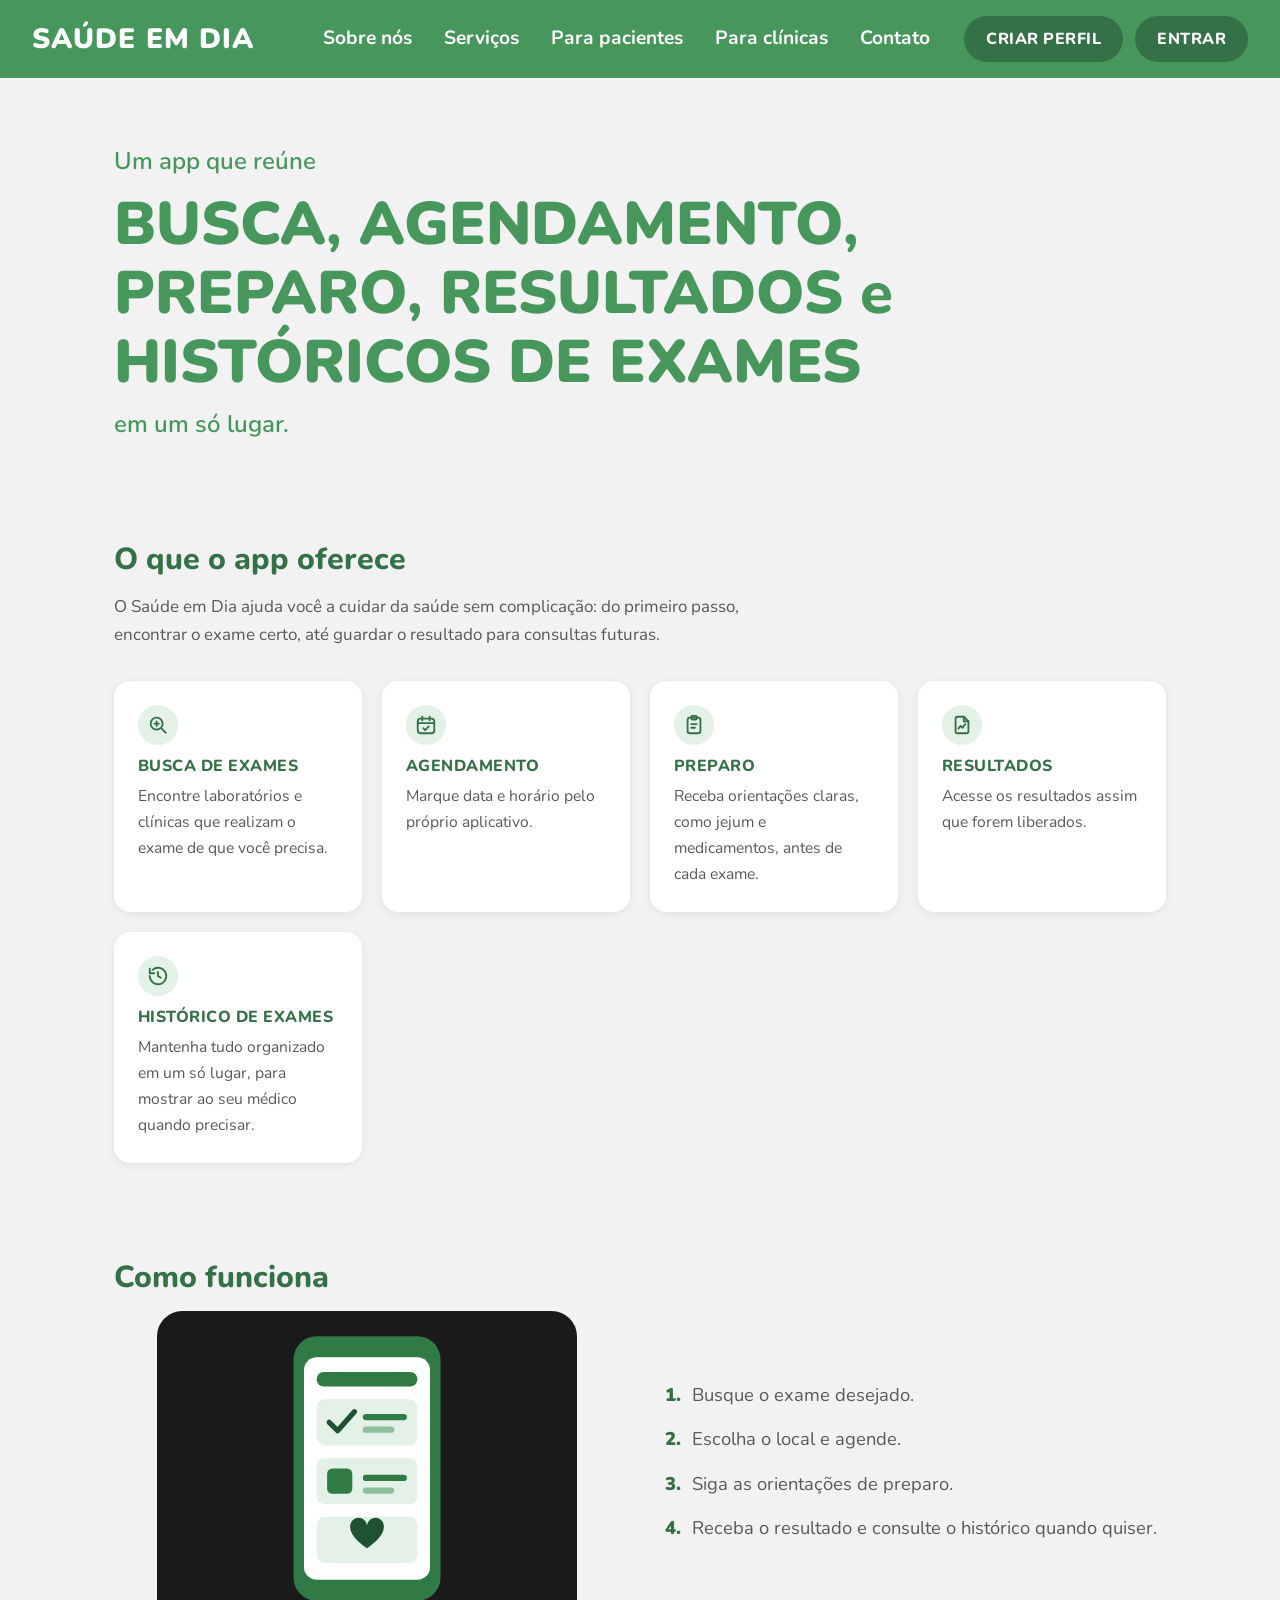
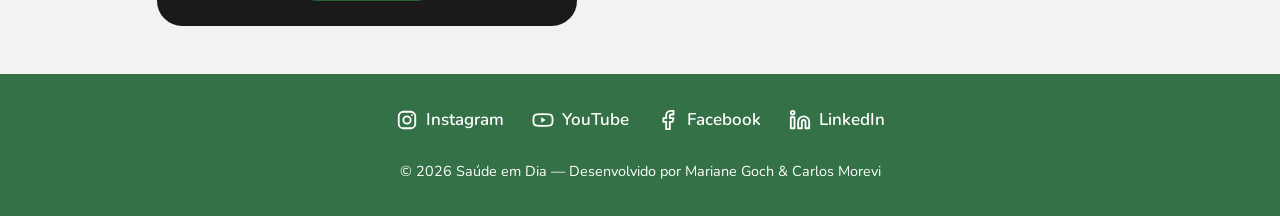
==== commit 058560d0: "Standardize SVG icon dimensions in index.html Updated SVG icons to have consistent width and height " ====
--- a/index.html
+++ b/index.html
@@ -49,7 +49,7 @@
       <li class="cartao">
         <span class="icone" aria-hidden="true">
           <!-- Lupa com cruz: busca de exames -->
-          <svg viewBox="0 0 24 24" fill="none" stroke="currentColor" stroke-width="2" stroke-linecap="round" stroke-linejoin="round" focusable="false">
+          <svg width="22" height="22" viewBox="0 0 24 24" fill="none" stroke="currentColor" stroke-width="2" stroke-linecap="round" stroke-linejoin="round" focusable="false">
             <circle cx="10.5" cy="10.5" r="6.5"/>
             <path d="m15.5 15.5 5 5"/>
             <path d="M10.5 8v5M8 10.5h5"/>
@@ -61,7 +61,7 @@
       <li class="cartao">
         <span class="icone" aria-hidden="true">
           <!-- Calendário com check: agendamento -->
-          <svg viewBox="0 0 24 24" fill="none" stroke="currentColor" stroke-width="2" stroke-linecap="round" stroke-linejoin="round" focusable="false">
+          <svg width="22" height="22" viewBox="0 0 24 24" fill="none" stroke="currentColor" stroke-width="2" stroke-linecap="round" stroke-linejoin="round" focusable="false">
             <rect x="3" y="5" width="18" height="16" rx="3"/>
             <path d="M8 3v4M16 3v4M3 10h18"/>
             <path d="m9 15.5 2 2 4-4"/>
@@ -73,7 +73,7 @@
       <li class="cartao">
         <span class="icone" aria-hidden="true">
           <!-- Prancheta com lista: preparo -->
-          <svg viewBox="0 0 24 24" fill="none" stroke="currentColor" stroke-width="2" stroke-linecap="round" stroke-linejoin="round" focusable="false">
+          <svg width="22" height="22" viewBox="0 0 24 24" fill="none" stroke="currentColor" stroke-width="2" stroke-linecap="round" stroke-linejoin="round" focusable="false">
             <rect x="5" y="4" width="14" height="17" rx="2.5"/>
             <rect x="9" y="2" width="6" height="4" rx="1"/>
             <path d="M9 11h6M9 15h4"/>
@@ -85,7 +85,7 @@
       <li class="cartao">
         <span class="icone" aria-hidden="true">
           <!-- Documento com gráfico: resultados -->
-          <svg viewBox="0 0 24 24" fill="none" stroke="currentColor" stroke-width="2" stroke-linecap="round" stroke-linejoin="round" focusable="false">
+          <svg width="22" height="22" viewBox="0 0 24 24" fill="none" stroke="currentColor" stroke-width="2" stroke-linecap="round" stroke-linejoin="round" focusable="false">
             <path d="M14 3H7a2 2 0 0 0-2 2v14a2 2 0 0 0 2 2h10a2 2 0 0 0 2-2V8z"/>
             <path d="M14 3v5h5"/>
             <path d="m8 16 2.5-3 2 2 3-4"/>
@@ -97,7 +97,7 @@
       <li class="cartao">
         <span class="icone" aria-hidden="true">
           <!-- Relógio com seta anti-horária: histórico -->
-          <svg viewBox="0 0 24 24" fill="none" stroke="currentColor" stroke-width="2" stroke-linecap="round" stroke-linejoin="round" focusable="false">
+          <svg width="22" height="22" viewBox="0 0 24 24" fill="none" stroke="currentColor" stroke-width="2" stroke-linecap="round" stroke-linejoin="round" focusable="false">
             <path d="M3 12a9 9 0 1 0 3-6.7"/>
             <path d="M3 4v5h5"/>
             <path d="M12 7.5V12l3 2"/>
@@ -130,7 +130,7 @@
   <ul class="social">
     <li>
       <a href="#">
-        <svg viewBox="0 0 24 24" fill="none" stroke="currentColor" stroke-width="2" stroke-linecap="round" stroke-linejoin="round" aria-hidden="true" focusable="false">
+        <svg width="22" height="22" viewBox="0 0 24 24" fill="none" stroke="currentColor" stroke-width="2" stroke-linecap="round" stroke-linejoin="round" aria-hidden="true" focusable="false">
           <rect x="3" y="3" width="18" height="18" rx="5"/>
           <circle cx="12" cy="12" r="4"/>
           <circle cx="17.5" cy="6.5" r="1" fill="currentColor" stroke="none"/>
@@ -140,7 +140,7 @@
     </li>
     <li>
       <a href="#">
-        <svg viewBox="0 0 24 24" fill="none" stroke="currentColor" stroke-width="2" stroke-linecap="round" stroke-linejoin="round" aria-hidden="true" focusable="false">
+        <svg width="22" height="22" viewBox="0 0 24 24" fill="none" stroke="currentColor" stroke-width="2" stroke-linecap="round" stroke-linejoin="round" aria-hidden="true" focusable="false">
           <path d="M22 8.2a3 3 0 0 0-2.1-2.1C18 5.6 12 5.6 12 5.6s-6 0-7.9.5A3 3 0 0 0 2 8.2 31 31 0 0 0 1.5 12 31 31 0 0 0 2 15.8a3 3 0 0 0 2.1 2.1c1.9.5 7.9.5 7.9.5s6 0 7.9-.5a3 3 0 0 0 2.1-2.1c.4-1.9.5-3.8.5-3.8s0-1.9-.5-3.8Z"/>
           <path d="m10 15 5-3-5-3v6Z" fill="currentColor" stroke="none"/>
         </svg>
@@ -149,7 +149,7 @@
     </li>
     <li>
       <a href="#">
-        <svg viewBox="0 0 24 24" fill="none" stroke="currentColor" stroke-width="2" stroke-linecap="round" stroke-linejoin="round" aria-hidden="true" focusable="false">
+        <svg width="22" height="22" viewBox="0 0 24 24" fill="none" stroke="currentColor" stroke-width="2" stroke-linecap="round" stroke-linejoin="round" aria-hidden="true" focusable="false">
           <path d="M18 2h-3a5 5 0 0 0-5 5v3H7v4h3v8h4v-8h3l1-4h-4V7a1 1 0 0 1 1-1h3V2Z"/>
         </svg>
         <span>Facebook</span>
@@ -157,7 +157,7 @@
     </li>
     <li>
       <a href="#">
-        <svg viewBox="0 0 24 24" fill="none" stroke="currentColor" stroke-width="2" stroke-linecap="round" stroke-linejoin="round" aria-hidden="true" focusable="false">
+        <svg width="22" height="22" viewBox="0 0 24 24" fill="none" stroke="currentColor" stroke-width="2" stroke-linecap="round" stroke-linejoin="round" aria-hidden="true" focusable="false">
           <path d="M16 8a6 6 0 0 1 6 6v7h-4v-7a2 2 0 0 0-4 0v7h-4v-7a6 6 0 0 1 6-6Z"/>
           <rect x="2" y="9" width="4" height="12"/>
           <circle cx="4" cy="4" r="2"/>
--- a/estilo.css
+++ b/estilo.css
@@ -1,350 +1,449 @@
+/* ==========================================================
+   SAÚDE EM DIA — estilo.css
+   Todas as cores e tamanhos principais ficam em :root.
+   Para personalizar, altere apenas os valores hexadecimais.
+   ========================================================== */
+
 :root {
-  --cor-header-fundo:      #2F7A45;
-  --cor-header-texto:      #FFFFFF;
-  --cor-botao-fundo:       #1F5233;
-  --cor-botao-texto:       #FFFFFF;
-  --cor-corpo-fundo:       #000000;
-  --cor-corpo-texto:       #a5a5a5;
-  --cor-titulo:            #FFFFFF;
-  --cor-cartao-fundo:      #1F5233;
-  --cor-cartao-borda:      #2F7A45;
-  --cor-cartao-texto:      #FFFFFF;
-  --cor-borda:             #3b3b3b;
-  --cor-campo-fundo:       #121212;
-  --cor-campo-texto:       #FFFFFF;
-  --cor-destaque:          #47975D;
-  --cor-footer-fundo:      #3b3b3b;
-  --cor-footer-texto:      #FFFFFF;
-  --cor-foco:              #FFD54A;
-  --imagem-hero:           url("images/fundo_v3.png");
-  --cor-hero-veu:          rgba(0, 0, 0, 0.15);
-  --cor-hero-chamada:      #FFFFFF;
-  --cor-hero-destaque:     #f3db52;
-  --margem:                clamp(32px, 5vw, 80px);
-
-  --fonte: "Nunito", "Varela Round", ui-rounded, "SF Pro Rounded", system-ui, sans-serif;
-}
-
-* { box-sizing: border-box; margin: 0; padding: 0; }
-
-html, body { height: 100%; }
+  /* Cores */
+  --cor-header: #47975D;          /* fundo do header */
+  --cor-botao: #357146;           /* botões CRIAR PERFIL / ENTRAR */
+  --cor-botao-hover: #285535;     /* botões ao passar o mouse */
+  --cor-texto-header: #FFFFFF;    /* logo e links do header */
+  --cor-fundo: #F2F2F2;           /* fundo do corpo (cinza claro) */
+  --cor-texto: #595959;           /* texto do corpo */
+  --cor-destaque: #47975D;        /* texto grande do hero */
+  --cor-titulo: #357146;          /* títulos das seções e cartões */
+  --cor-cartao: #FFFFFF;          /* fundo dos cartões */
+  --cor-icone: #357146;           /* traço dos ícones */
+  --cor-icone-fundo: #E3F1E7;     /* círculo atrás dos ícones */
+  --cor-rodape: #357146;          /* fundo do rodapé */
+  --cor-texto-rodape: #FFFFFF;    /* texto e ícones do rodapé */
+  --cor-foco: #1B4D2B;            /* contorno de foco do teclado */
+
+  /* Tipografia */
+  --fonte: "Nunito", system-ui, -apple-system, "Segoe UI", Arial, sans-serif;
+  --peso-texto: 400;              /* para peso light (300), inclua 300 no link do Google Fonts */
+
+  /* Tamanhos dos ícones (altere aqui para aumentar ou diminuir) */
+  --tam-icone-caixa: 40px;        /* círculo de fundo dos ícones dos cartões */
+  --tam-icone: 22px;              /* desenho dentro do círculo */
+  --tam-icone-social: 22px;       /* ícones das redes sociais no rodapé */
+  --tam-icone-construcao-caixa: 80px;
+  --tam-icone-construcao: 46px;
+
+  /* Layout */
+  --largura-max: 1100px;
+  --raio: 16px;
+}
+
+/* ---------- Base ---------- */
+*,
+*::before,
+*::after {
+  box-sizing: border-box;
+}
+
+html {
+  scroll-behavior: smooth;
+}
 
 body {
+  margin: 0;
+  min-height: 100vh;
   display: flex;
   flex-direction: column;
-  min-height: 100vh;
   font-family: var(--fonte);
-  font-size: 1.125rem; /* 18px */
-  line-height: 1.6;
-  background: var(--cor-corpo-fundo);
-  color: var(--cor-corpo-texto);
-}
-
-a { text-decoration: none; color: inherit; }
-ul, ol { list-style: none; }
-
-/* Foco visível para navegação por teclado */
-a:focus,
-input:focus,
-button:focus,
-textarea:focus {
-  outline: 3px solid var(--cor-foco);
-  outline-offset: 3px;
-  border-radius: 6px;
-}
-
+  font-weight: var(--peso-texto);
+  font-size: 1.0625rem;
+  line-height: 1.65;
+  color: var(--cor-texto);
+  background: var(--cor-fundo);
+}
+
+img,
+svg {
+  max-width: 100%;
+}
+
+a {
+  color: inherit;
+}
+
+h1, h2, h3 {
+  line-height: 1.2;
+}
+
+/* ---------- Link "pular para o conteúdo" ---------- */
 .pular {
   position: absolute;
-  left: -9999px;
-  top: 8px;
-  padding: 12px 20px;
-  background: var(--cor-foco);
-  color: #000;
-  font-weight: 800;
+  left: 16px;
+  top: -100px;
+  z-index: 100;
+  padding: 10px 16px;
   border-radius: 8px;
-  z-index: 10;
-}
-
-.pular:focus { left: 8px; }
-
-/* ---------- Cabeçalho ---------- */
+  background: var(--cor-botao);
+  color: #FFFFFF;
+  font-weight: 800;
+  text-decoration: none;
+}
+
+.pular:focus {
+  top: 16px;
+}
+
+/* ---------- Header ---------- */
 .header {
   display: flex;
+  flex-wrap: wrap;
   align-items: center;
   justify-content: space-between;
+  gap: 16px 32px;
+  padding: 16px 32px;
+  background: var(--cor-header);
+  color: var(--cor-texto-header);
+}
+
+.logo {
+  margin: 0;
+  font-size: 1.75rem;
+  font-weight: 900;
+  letter-spacing: 0.04em;
+  line-height: 1;
+}
+
+.logo a {
+  color: inherit;
+  text-decoration: none;
+}
+
+.nav {
+  margin-left: auto;
+}
+
+.nav-links {
+  display: flex;
   flex-wrap: wrap;
-  gap: 16px 24px;
-  padding: 40px var(--margem);
-  background: var(--cor-header-fundo);
-  color: var(--cor-header-texto);
-}
-
-.logo {
-  font-weight: 900;
-  font-size: clamp(1.6rem, 4vw, 2.2rem);
-  line-height: 1.2;
-  letter-spacing: 0.02em;
-}
-
-.nav {
-  display: flex;
-  align-items: center;
-}
-
-.nav-links {
+  gap: 8px 28px;
+  margin: 0;
+  padding: 0;
+  list-style: none;
+}
+
+.nav-links a {
+  font-size: 1.2rem;           /* texto grande + negrito: contraste mínimo de 3:1 */
+  font-weight: 700;
+  color: var(--cor-texto-header);
+  text-decoration: none;
+  padding: 4px 2px;
+  border-bottom: 2px solid transparent;
+}
+
+.nav-links a:hover,
+.nav-links a[aria-current="page"] {
+  border-bottom-color: currentColor;
+}
+
+.nav-actions {
   display: flex;
   flex-wrap: wrap;
-  gap: 8px 20px;
-}
-
-.nav-links a {
-  font-weight: 600;
-  font-size: 1.125rem;
-  padding: 4px 0;
-  border-bottom: 2px solid transparent;
-  transition: border-color 0.2s;
-}
-
-.nav-links a:hover,
-.nav-links a[aria-current="page"] { border-bottom-color: var(--cor-header-texto); }
-
-.nav-actions {
-  display: flex;
-  flex-wrap: wrap;
-  gap: 12px 28px;
-}
-
+  gap: 12px;
+}
+
+/* ---------- Botões ---------- */
 .btn {
   display: inline-block;
-  padding: 14px 26px;
-  background: var(--cor-botao-fundo);
-  color: var(--cor-botao-texto);
-  border: 2px solid var(--cor-botao-texto);
+  padding: 10px 22px;
+  border-radius: 999px;
+  background: var(--cor-botao);
+  color: #FFFFFF;
   font-family: inherit;
-  font-weight: 800;
-  font-size: 1.125rem;
-  letter-spacing: 0.04em;
-  border-radius: 10px;
+  font-size: 1rem;
+  font-weight: 800;
+  letter-spacing: 0.03em;
+  text-align: center;
+  text-decoration: none;
+  border: 0;
   cursor: pointer;
-  transition: filter 0.2s;
-}
-
-.btn:hover { filter: brightness(1.2); }
+  transition: background-color 0.2s ease;
+}
+
+.btn:hover {
+  background: var(--cor-botao-hover);
+}
 
 /* ---------- Conteúdo ---------- */
-.main { flex: 1; }
+.main {
+  flex: 1;
+  width: 100%;
+  max-width: var(--largura-max);
+  margin: 0 auto;
+  padding: 0 24px;
+}
 
 .secao {
-  padding: 64px var(--margem);
-  border-bottom: 1px solid var(--cor-borda);
-}
-
-.secao:last-child { border-bottom: none; }
+  padding: 48px 0;
+}
 
 .secao h2 {
+  margin: 0 0 16px;
+  font-size: 1.9rem;
+  font-weight: 800;
   color: var(--cor-titulo);
-  font-weight: 800;
-  font-size: 2rem;
-  line-height: 1.2;
-  margin-bottom: 16px;
-}
-
-.secao h3 {
-  color: var(--cor-titulo);
-  font-weight: 800;
-  font-size: 1.375rem;
-  margin-bottom: 8px;
-}
-
-.secao p + p,
-.secao p + ul,
-.secao p + ol { margin-top: 16px; }
-
-.texto-largo { max-width: 70ch; }
-
+}
+
+.texto-largo {
+  max-width: 68ch;
+  margin: 0 0 32px;
+}
+
+/* ---------- Hero ---------- */
 .hero {
-  padding: 120px var(--margem);
-  background-image: linear-gradient(var(--cor-hero-veu), var(--cor-hero-veu)), var(--imagem-hero);
-  background-size: cover;
-  background-position: center;
-  background-repeat: no-repeat;
-}
-
-.hero .temp-text { margin: 0; }
-
-.secao .hero-text {
-  max-width: 22ch;
   text-align: left;
+  padding-top: 64px;
+}
+
+.hero .temp-text {
+  margin: 0;
+  font-size: 1.5rem;
+  font-weight: 600;
+  color: var(--cor-destaque);
+}
+
+.hero-text {
+  margin: 8px 0;
+  font-size: clamp(2rem, 5.5vw, 3.75rem);
+  font-weight: 800;
+  line-height: 1.15;
+  color: var(--cor-destaque);
+}
+
+.hero-text strong {
   font-weight: 900;
-  font-size: clamp(2rem, 4vw, 2.75rem);
-  line-height: 1.2;
-  color: var(--cor-hero-destaque);
-  margin: 24px 0;
-}
-
-.hero-text strong { color: var(--cor-hero-destaque); font-weight: 900; }
-
-.temp-text {
-  max-width: 22ch;
-  text-align: left;
-  font-weight: 400;
-  font-size: clamp(1.5rem, 5.5vw, 2.5rem);
-  line-height: 1.2;
-  color: var(--cor-hero-chamada);
-}
-
-
+}
+
+/* ---------- Cartões: O que o app oferece ---------- */
 .lista-cartoes {
   display: grid;
-  grid-template-columns: repeat(auto-fit, minmax(240px, 1fr));
+  grid-template-columns: repeat(auto-fit, minmax(220px, 1fr));
   gap: 20px;
-  margin-top: 32px;
+  margin: 0;
+  padding: 0;
+  list-style: none;
 }
 
 .cartao {
   padding: 24px;
-  background: var(--cor-cartao-fundo);
-  border: 1px solid var(--cor-cartao-borda);
-  border-radius: 14px;
-}
-
-.cartao p { color: var(--cor-cartao-texto); }
-
-.lista-passos {
-  list-style: decimal;
-  padding-left: 1.5em;
-  margin-top: 16px;
-}
-
-.lista-passos li { padding: 4px 0; }
-
-.lista-simples {
-  list-style: disc;
-  padding-left: 1.5em;
-  margin-top: 16px;
-}
-
-.lista-simples li { padding: 4px 0; }
+  border-radius: var(--raio);
+  background: var(--cor-cartao);
+  box-shadow: 0 2px 10px rgba(0, 0, 0, 0.07);
+}
+
+.cartao h3 {
+  margin: 0 0 8px;
+  font-size: 1rem;
+  font-weight: 800;
+  letter-spacing: 0.03em;
+  color: var(--cor-titulo);
+}
+
+.cartao p {
+  margin: 0;
+  font-size: 0.98rem;
+}
+
+.lista-cartoes .cartao .icone {
+  display: inline-flex;
+  align-items: center;
+  justify-content: center;
+  width: var(--tam-icone-caixa);
+  height: var(--tam-icone-caixa);
+  margin-bottom: 12px;
+  border-radius: 50%;
+  background: var(--cor-icone-fundo);
+  color: var(--cor-icone);
+}
+
+.lista-cartoes .cartao .icone svg {
+  width: var(--tam-icone);
+  height: var(--tam-icone);
+  max-width: none;
+  flex: none;
+}
+
+/* ---------- Como funciona: imagem à esquerda, lista à direita ---------- */
+.como-funciona-grid {
+  display: grid;
+  grid-template-columns: minmax(0, 1fr) minmax(0, 1fr);
+  gap: 40px;
+  align-items: center;
+}
 
 .foto-destaque {
   display: block;
   width: 100%;
   max-width: 420px;
   height: auto;
-  margin-top: 32px;
-  border-radius: 14px;
-}
-
-/* ---------- Formulário ---------- */
-.formulario {
+  margin: 0 auto;
+}
+
+.lista-passos {
+  margin: 0;
+  padding-left: 1.4em;
+  font-size: 1.15rem;
+}
+
+.lista-passos li {
+  margin-bottom: 14px;
+  padding-left: 6px;
+}
+
+.lista-passos li::marker {
+  font-weight: 900;
+  color: var(--cor-titulo);
+}
+
+/* ---------- Página em construção ---------- */
+.construcao {
   display: flex;
   flex-direction: column;
-  gap: 28px;
-  max-width: 640px;
-  margin-top: 32px;
-}
-
-.campo label,
-.formulario legend {
-  display: block;
-  color: var(--cor-titulo);
-  font-weight: 800;
+  align-items: center;
+  text-align: center;
+  padding: 72px 0;
+}
+
+.construcao h1 {
+  margin: 0 0 16px;
+  font-size: clamp(1.9rem, 4.5vw, 2.75rem);
+  font-weight: 800;
+  color: var(--cor-destaque);
+}
+
+.construcao .texto-largo {
   margin-bottom: 8px;
 }
 
-.formulario legend { padding: 0 8px; margin-bottom: 0; }
-
-.formulario input[type="text"],
-.formulario input[type="email"],
-.formulario input[type="tel"],
-.formulario textarea {
-  width: 100%;
-  padding: 12px 14px;
-  background: var(--cor-campo-fundo);
-  color: var(--cor-campo-texto);
-  border: 2px solid var(--cor-corpo-texto);
-  border-radius: 10px;
-  font-family: inherit;
-  font-size: 1.125rem;
-}
-
-.formulario textarea { min-height: 140px; resize: vertical; }
-
-.dica {
-  margin-top: 6px;
-  font-size: 1.125rem;
-  color: var(--cor-corpo-texto);
-}
-
-.formulario fieldset {
-  padding: 16px 20px 20px;
-  border: 2px solid var(--cor-borda);
-  border-radius: 12px;
-}
-
-.opcao {
-  display: flex;
-  align-items: center;
+.construcao-icone {
+  display: inline-flex;
+  align-items: center;
+  justify-content: center;
+  width: var(--tam-icone-construcao-caixa);
+  height: var(--tam-icone-construcao-caixa);
+  margin-bottom: 24px;
+  border-radius: 50%;
+  background: var(--cor-icone-fundo);
+  color: var(--cor-icone);
+}
+
+.construcao-icone svg {
+  width: var(--tam-icone-construcao);
+  height: var(--tam-icone-construcao);
+  max-width: none;
+  flex: none;
+}
+
+.construcao-acoes {
+  display: flex;
+  flex-wrap: wrap;
+  justify-content: center;
   gap: 12px;
-  padding: 6px 0;
-}
-
-.opcao label { margin: 0; font-weight: 600; color: var(--cor-corpo-texto); }
-
-.opcao input {
-  width: 1.4rem;
-  height: 1.4rem;
-  flex-shrink: 0;
-  accent-color: var(--cor-destaque);
-}
-
-.formulario .btn { align-self: flex-start; }
+  margin-top: 24px;
+}
 
 /* ---------- Rodapé ---------- */
 .footer {
-  display: flex;
-  align-items: center;
-  justify-content: space-between;
+  padding: 32px;
+  background: var(--cor-rodape);
+  color: var(--cor-texto-rodape);
+  text-align: center;
+}
+
+.social {
+  display: flex;
   flex-wrap: wrap;
-  gap: 12px 24px;
-  padding: 20px var(--margem);
-  background: var(--cor-footer-fundo);
-  color: var(--cor-footer-texto);
-}
-
-.creditos { font-weight: 600; text-align: right; }
-
-.social {
-  display: flex;
-  flex-wrap: wrap;
-  gap: 12px 24px;
+  justify-content: center;
+  gap: 12px 28px;
+  margin: 0 0 20px;
+  padding: 0;
+  list-style: none;
 }
 
 .social a {
   display: inline-flex;
   align-items: center;
-  gap: 10px;
+  gap: 8px;
   font-weight: 600;
-  transition: opacity 0.2s;
-}
-
-.social a:hover { opacity: 0.8; }
+  color: var(--cor-texto-rodape);
+  text-decoration: none;
+}
+
+.social a:hover span {
+  text-decoration: underline;
+}
 
 .social svg {
-  width: 26px;
-  height: 26px;
-  flex-shrink: 0;
-}
-
-@media (max-width: 1340px) {
-  .nav { order: 3; flex-basis: 100%; }
-}
-
-@media (max-width: 720px) {
-  .header { padding: 16px 20px; }
-  .secao { padding: 40px 20px; }
-  .hero { padding: 56px 20px; }
-  .footer { padding: 24px 20px; }
-  .creditos { text-align: left; }
-  .nav-links { gap: 8px 18px; }
-}
+  width: var(--tam-icone-social);
+  height: var(--tam-icone-social);
+  max-width: none;
+  flex: none;
+}
+
+.creditos {
+  margin: 0;
+  font-size: 0.9rem;
+}
+
+/* ---------- Acessibilidade ---------- */
+a:focus-visible,
+.btn:focus-visible,
+button:focus-visible,
+input:focus-visible,
+textarea:focus-visible,
+select:focus-visible {
+  outline: 3px solid var(--cor-foco);
+  outline-offset: 3px;
+}
+
+/* Em fundos verdes o contorno escuro some; usa contorno claro */
+.header a:focus-visible,
+.footer a:focus-visible {
+  outline-color: #FFFFFF;
+}
+
+@media (prefers-reduced-motion: reduce) {
+  * {
+    animation: none !important;
+    transition: none !important;
+    scroll-behavior: auto !important;
+  }
+}
+
+/* ---------- Responsivo ---------- */
+@media (max-width: 768px) {
+  .header {
+    flex-direction: column;
+    align-items: flex-start;
+    padding: 16px 20px;
+  }
+
+  .nav {
+    margin-left: 0;
+  }
+
+  .nav-links {
+    gap: 6px 20px;
+  }
+
+  .main {
+    padding: 0 20px;
+  }
+
+  .secao {
+    padding: 36px 0;
+  }
+
+  .como-funciona-grid {
+    grid-template-columns: 1fr;
+    gap: 24px;
+  }
+}
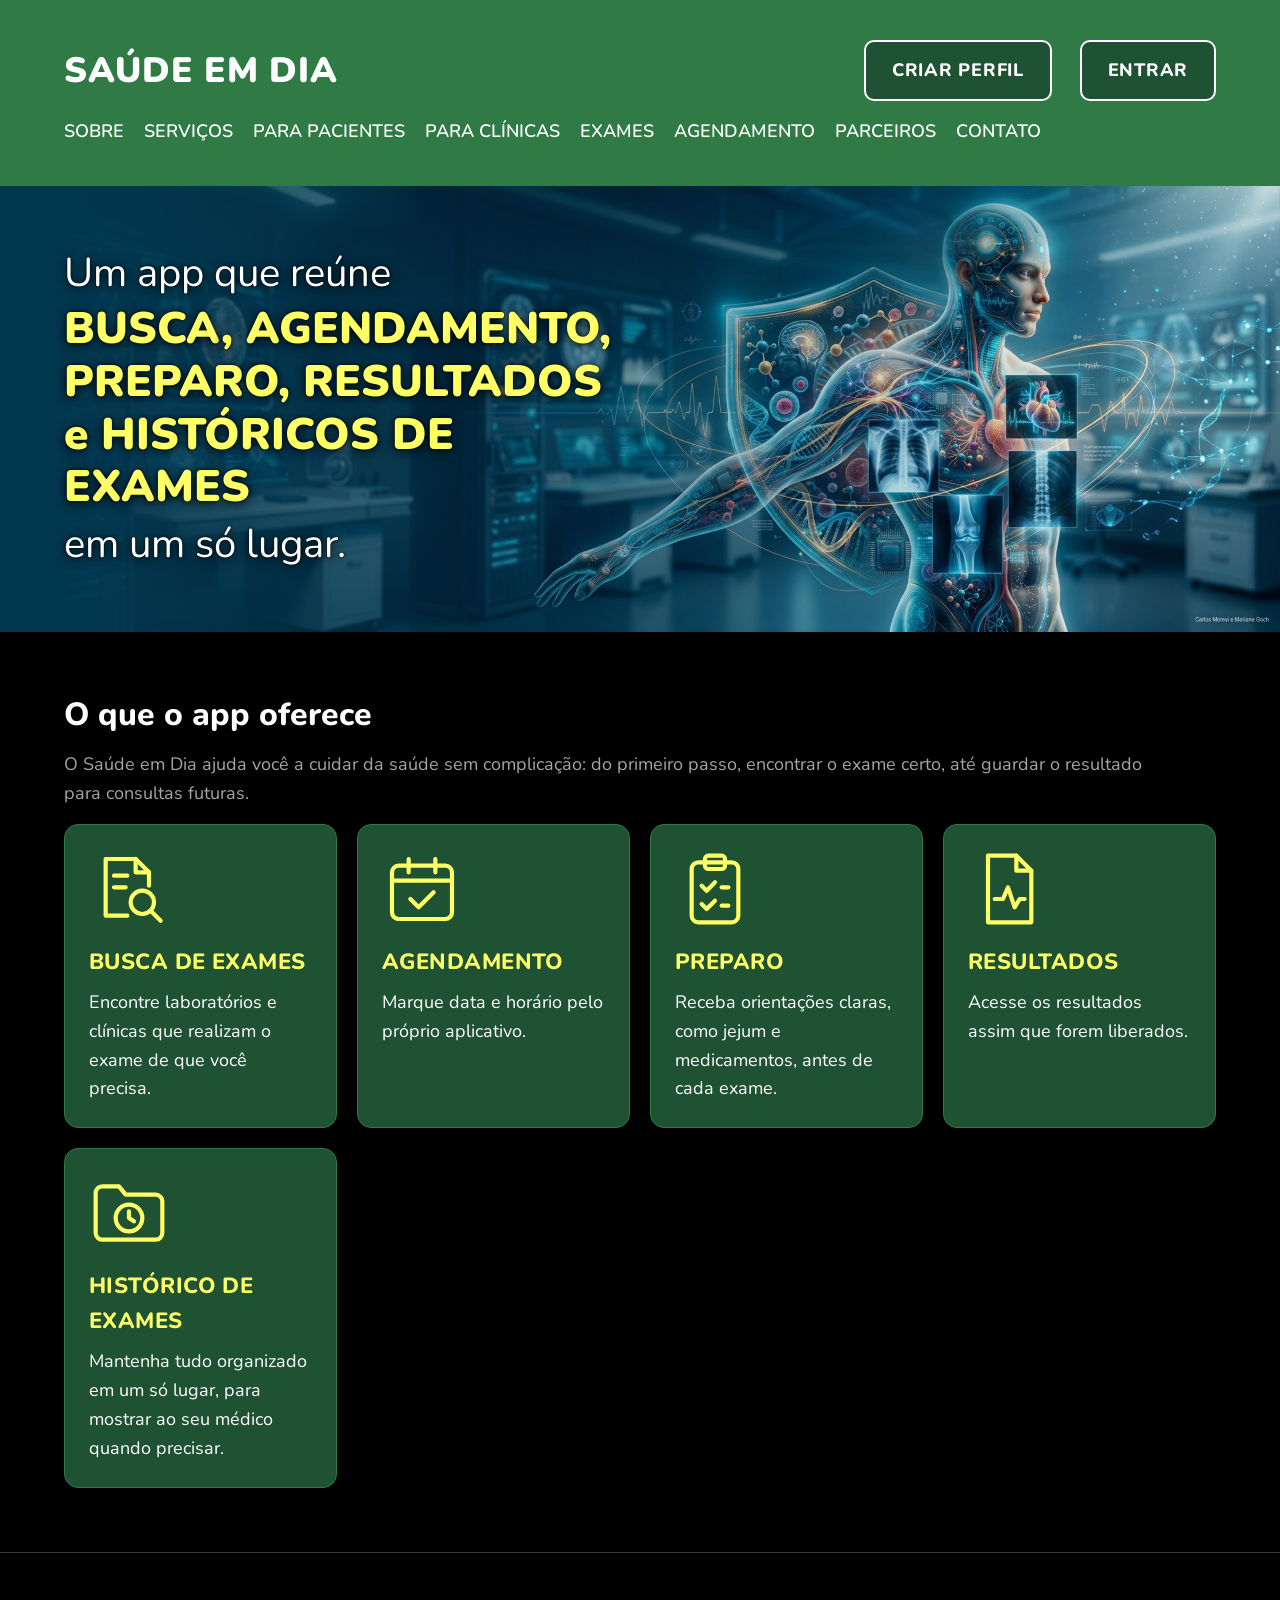
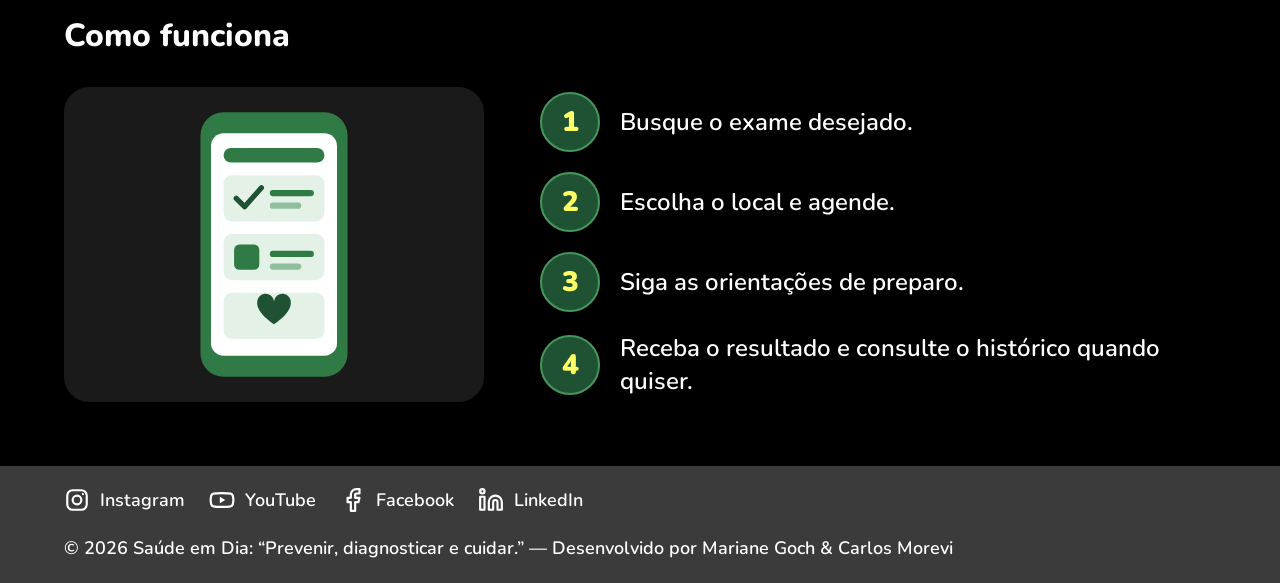
==== commit 58f5e9c1: "Atualiza o site para a versão final" ====
--- a/index.html
+++ b/index.html
@@ -4,118 +4,96 @@
   <meta charset="UTF-8">
   <meta name="viewport" content="width=device-width, initial-scale=1">
   <title>Saúde em Dia | Página inicial</title>
-  <meta name="description" content="Saúde em Dia: um app que reúne busca, agendamento, preparo, resultados e histórico de exames em um só lugar.">
   <link rel="preconnect" href="https://fonts.googleapis.com">
   <link rel="preconnect" href="https://fonts.gstatic.com" crossorigin>
   <link href="https://fonts.googleapis.com/css2?family=Nunito:wght@400;600;800;900&display=swap" rel="stylesheet">
   <link rel="stylesheet" href="estilo.css">
+  <script src="menu.js" defer></script>
 </head>
 <body>
 
 <a class="pular" href="#conteudo">Pular para o conteúdo principal</a>
 
 <header class="header">
-  <p class="logo"><a href="index.html">SAÚDE EM DIA</a></p>
+  <a class="logo" href="index.html">SAÚDE EM DIA</a>
 
-  <nav class="nav" aria-label="Navegação principal">
-    <ul class="nav-links">
-      <li><a href="sobre.html">Sobre nós</a></li>
-      <li><a href="index.html#servicos">Serviços</a></li>
-      <li><a href="sobre.html#pacientes">Para pacientes</a></li>
-      <li><a href="sobre.html#clinicas">Para clínicas</a></li>
-      <li><a href="contato.html">Contato</a></li>
-    </ul>
-  </nav>
+  <button type="button" class="btn btn-menu" aria-expanded="false" aria-controls="menu-principal">
+    <svg class="icone-menu" viewBox="0 0 24 24" fill="none" stroke="currentColor" stroke-width="2.5" stroke-linecap="round" aria-hidden="true" focusable="false">
+      <path class="traco-1" d="M4 7h16"/><path class="traco-2" d="M4 12h16"/><path class="traco-3" d="M4 17h16"/>
+    </svg>
+    MENU
+  </button>
 
-  <div class="nav-actions">
-    <a class="btn" href="contato.html#formulario">CRIAR PERFIL</a>
-    <a class="btn" href="construcao.html">ENTRAR</a>
+  <div class="menu-painel" id="menu-principal">
+    <nav class="nav" aria-label="Navegação principal">
+      <ul class="nav-links">
+        <li><a href="sobre.html">Sobre</a></li>
+        <li><a href="index.html#servicos">Serviços</a></li>
+        <li><a href="sobre.html#pacientes">Para pacientes</a></li>
+        <li><a href="sobre.html#clinicas">Para clínicas</a></li>
+        <li><a href="exames.html">Exames</a></li>
+        <li><a href="agendamento.html">Agendamento</a></li>
+        <li><a href="parceiros.html">Parceiros</a></li>
+        <li><a href="contato.html">Contato</a></li>
+      </ul>
+    </nav>
+
+    <div class="nav-actions">
+      <a class="btn" href="contato.html#formulario">CRIAR PERFIL</a>
+      <a class="btn" href="emconstrucao.html">ENTRAR</a>
+    </div>
   </div>
 </header>
 
 <main class="main" id="conteudo">
 
   <section class="secao hero">
-    <p class="temp-text">Um app que reúne</p>
-    <h1 class="hero-text"><strong>BUSCA</strong>, <strong>AGENDAMENTO</strong>, <strong>PREPARO</strong>, <strong>RESULTADOS</strong> e <strong>HISTÓRICOS DE EXAMES</strong></h1>
-    <p class="temp-text">em um só lugar.</p>
+    <img class="hero-imagem" src="images/fundo_1.png" width="2410" height="840" alt="Ilustração digital em tons azuis que mostra uma figura humana translúcida, com elementos tecnológicos e moleculares, protegida por um escudo e rodeada por imagens médicas (coração e radiografias do tórax, da coluna e do joelho), em um laboratório de análises clínicas ao fundo.">
+    <div class="hero-conteudo">
+      <p class="temp-text">Um app que reúne</p>
+      <h1 class="hero-text"><strong>BUSCA</strong>, <strong>AGENDAMENTO</strong>, <strong>PREPARO</strong>, <strong>RESULTADOS</strong> e <strong>HISTÓRICOS DE EXAMES</strong></h1>
+      <p class="temp-text">em um só lugar.</p>
+    </div>
   </section>
 
-  <section class="secao" id="servicos" aria-labelledby="titulo-servicos">
-    <h2 id="titulo-servicos">O que o app oferece</h2>
-    <p class="texto-largo">O Saúde em Dia ajuda você a cuidar da saúde sem complicação: do primeiro passo, encontrar o exame certo, até guardar o resultado para consultas futuras.</p>
+  <section class="secao" id="servicos">
+    <h2>O que o app oferece</h2>
+    <p class="texto-medio">O Saúde em Dia ajuda você a cuidar da saúde sem complicação: do primeiro passo, encontrar o exame certo, até guardar o resultado para consultas futuras.</p>
 
     <ul class="lista-cartoes">
       <li class="cartao">
-        <span class="icone" aria-hidden="true">
-          <!-- Lupa com cruz: busca de exames -->
-          <svg width="22" height="22" viewBox="0 0 24 24" fill="none" stroke="currentColor" stroke-width="2" stroke-linecap="round" stroke-linejoin="round" focusable="false">
-            <circle cx="10.5" cy="10.5" r="6.5"/>
-            <path d="m15.5 15.5 5 5"/>
-            <path d="M10.5 8v5M8 10.5h5"/>
-          </svg>
-        </span>
-        <h3>BUSCA DE EXAMES</h3>
+        <svg class="cartao-icone" viewBox="0 0 48 48" width="80" height="80" fill="none" stroke="currentColor" stroke-width="2.5" stroke-linecap="round" stroke-linejoin="round" aria-hidden="true" focusable="false"><path d="M28 6H10v34h13"/><path d="M28 6l8 8v8"/><path d="M28 6v8h8"/><path d="M15 16h8M15 23h7"/><circle cx="32" cy="32" r="7"/><path d="m37 37 6 6"/></svg>
+        <h3>Busca de exames</h3>
         <p>Encontre laboratórios e clínicas que realizam o exame de que você precisa.</p>
       </li>
       <li class="cartao">
-        <span class="icone" aria-hidden="true">
-          <!-- Calendário com check: agendamento -->
-          <svg width="22" height="22" viewBox="0 0 24 24" fill="none" stroke="currentColor" stroke-width="2" stroke-linecap="round" stroke-linejoin="round" focusable="false">
-            <rect x="3" y="5" width="18" height="16" rx="3"/>
-            <path d="M8 3v4M16 3v4M3 10h18"/>
-            <path d="m9 15.5 2 2 4-4"/>
-          </svg>
-        </span>
-        <h3>AGENDAMENTO</h3>
+        <svg class="cartao-icone" viewBox="0 0 48 48" width="80" height="80" fill="none" stroke="currentColor" stroke-width="2.5" stroke-linecap="round" stroke-linejoin="round" aria-hidden="true" focusable="false"><rect x="6" y="10" width="36" height="32" rx="4"/><path d="M6 19h36"/><path d="M16 6v8M32 6v8"/><path d="m17 30 5 5 9-9"/></svg>
+        <h3>Agendamento</h3>
         <p>Marque data e horário pelo próprio aplicativo.</p>
       </li>
       <li class="cartao">
-        <span class="icone" aria-hidden="true">
-          <!-- Prancheta com lista: preparo -->
-          <svg width="22" height="22" viewBox="0 0 24 24" fill="none" stroke="currentColor" stroke-width="2" stroke-linecap="round" stroke-linejoin="round" focusable="false">
-            <rect x="5" y="4" width="14" height="17" rx="2.5"/>
-            <rect x="9" y="2" width="6" height="4" rx="1"/>
-            <path d="M9 11h6M9 15h4"/>
-          </svg>
-        </span>
-        <h3>PREPARO</h3>
+        <svg class="cartao-icone" viewBox="0 0 48 48" width="80" height="80" fill="none" stroke="currentColor" stroke-width="2.5" stroke-linecap="round" stroke-linejoin="round" aria-hidden="true" focusable="false"><rect x="10" y="8" width="28" height="36" rx="4"/><rect x="18" y="4" width="12" height="8" rx="2"/><path d="m16 22 3 3 5-5"/><path d="M28 23h4"/><path d="m16 33 3 3 5-5"/><path d="M28 34h4"/></svg>
+        <h3>Preparo</h3>
         <p>Receba orientações claras, como jejum e medicamentos, antes de cada exame.</p>
       </li>
       <li class="cartao">
-        <span class="icone" aria-hidden="true">
-          <!-- Documento com gráfico: resultados -->
-          <svg width="22" height="22" viewBox="0 0 24 24" fill="none" stroke="currentColor" stroke-width="2" stroke-linecap="round" stroke-linejoin="round" focusable="false">
-            <path d="M14 3H7a2 2 0 0 0-2 2v14a2 2 0 0 0 2 2h10a2 2 0 0 0 2-2V8z"/>
-            <path d="M14 3v5h5"/>
-            <path d="m8 16 2.5-3 2 2 3-4"/>
-          </svg>
-        </span>
-        <h3>RESULTADOS</h3>
+        <svg class="cartao-icone" viewBox="0 0 48 48" width="80" height="80" fill="none" stroke="currentColor" stroke-width="2.5" stroke-linecap="round" stroke-linejoin="round" aria-hidden="true" focusable="false"><path d="M12 4h17l9 9v31H12z"/><path d="M29 4v9h9"/><path d="M16 30h5l3-7 4 12 3-5h3"/></svg>
+        <h3>Resultados</h3>
         <p>Acesse os resultados assim que forem liberados.</p>
       </li>
       <li class="cartao">
-        <span class="icone" aria-hidden="true">
-          <!-- Relógio com seta anti-horária: histórico -->
-          <svg width="22" height="22" viewBox="0 0 24 24" fill="none" stroke="currentColor" stroke-width="2" stroke-linecap="round" stroke-linejoin="round" focusable="false">
-            <path d="M3 12a9 9 0 1 0 3-6.7"/>
-            <path d="M3 4v5h5"/>
-            <path d="M12 7.5V12l3 2"/>
-          </svg>
-        </span>
-        <h3>HISTÓRICO DE EXAMES</h3>
+        <svg class="cartao-icone" viewBox="0 0 48 48" width="80" height="80" fill="none" stroke="currentColor" stroke-width="2.5" stroke-linecap="round" stroke-linejoin="round" aria-hidden="true" focusable="false"><path d="M4 12a4 4 0 0 1 4-4h10l4 5h18a4 4 0 0 1 4 4v19a4 4 0 0 1-4 4H8a4 4 0 0 1-4-4z"/><circle cx="24" cy="27" r="8"/><path d="M24 23v4l3 2"/></svg>
+        <h3>Histórico de exames</h3>
         <p>Mantenha tudo organizado em um só lugar, para mostrar ao seu médico quando precisar.</p>
       </li>
     </ul>
   </section>
 
-  <section class="secao" id="como-funciona" aria-labelledby="titulo-como-funciona">
-    <h2 id="titulo-como-funciona">Como funciona</h2>
-
-    <div class="como-funciona-grid">
-      <img class="foto-destaque" src="app-exames.svg" width="420" height="420" alt="Ilustração de um celular com o aplicativo Saúde em Dia aberto, mostrando uma lista de exames com um item concluído marcado com sinal de verificado">
-
-      <ol class="lista-passos">
+  <section class="secao" id="como-funciona">
+    <h2>Como funciona</h2>
+    <div class="como-funciona">
+      <img class="foto-destaque" src="app-exames.svg" alt="Ilustração de um celular com o aplicativo Saúde em Dia aberto, mostrando uma lista de exames com um item concluído marcado com sinal de verificado">
+      <ol class="lista-passos passos-destaque" role="list">
         <li>Busque o exame desejado.</li>
         <li>Escolha o local e agende.</li>
         <li>Siga as orientações de preparo.</li>
@@ -129,8 +107,8 @@
 <footer class="footer">
   <ul class="social">
     <li>
-      <a href="#">
-        <svg width="22" height="22" viewBox="0 0 24 24" fill="none" stroke="currentColor" stroke-width="2" stroke-linecap="round" stroke-linejoin="round" aria-hidden="true" focusable="false">
+      <a href="https://www.instagram.com/" aria-label="Instagram">
+        <svg viewBox="0 0 24 24" fill="none" stroke="currentColor" stroke-width="2" stroke-linecap="round" stroke-linejoin="round" aria-hidden="true">
           <rect x="3" y="3" width="18" height="18" rx="5"/>
           <circle cx="12" cy="12" r="4"/>
           <circle cx="17.5" cy="6.5" r="1" fill="currentColor" stroke="none"/>
@@ -139,8 +117,8 @@
       </a>
     </li>
     <li>
-      <a href="#">
-        <svg width="22" height="22" viewBox="0 0 24 24" fill="none" stroke="currentColor" stroke-width="2" stroke-linecap="round" stroke-linejoin="round" aria-hidden="true" focusable="false">
+      <a href="https://www.youtube.com/" aria-label="YouTube">
+        <svg viewBox="0 0 24 24" fill="none" stroke="currentColor" stroke-width="2" stroke-linecap="round" stroke-linejoin="round" aria-hidden="true">
           <path d="M22 8.2a3 3 0 0 0-2.1-2.1C18 5.6 12 5.6 12 5.6s-6 0-7.9.5A3 3 0 0 0 2 8.2 31 31 0 0 0 1.5 12 31 31 0 0 0 2 15.8a3 3 0 0 0 2.1 2.1c1.9.5 7.9.5 7.9.5s6 0 7.9-.5a3 3 0 0 0 2.1-2.1c.4-1.9.5-3.8.5-3.8s0-1.9-.5-3.8Z"/>
           <path d="m10 15 5-3-5-3v6Z" fill="currentColor" stroke="none"/>
         </svg>
@@ -148,16 +126,16 @@
       </a>
     </li>
     <li>
-      <a href="#">
-        <svg width="22" height="22" viewBox="0 0 24 24" fill="none" stroke="currentColor" stroke-width="2" stroke-linecap="round" stroke-linejoin="round" aria-hidden="true" focusable="false">
+      <a href="https://www.facebook.com/" aria-label="Facebook">
+        <svg viewBox="0 0 24 24" fill="none" stroke="currentColor" stroke-width="2" stroke-linecap="round" stroke-linejoin="round" aria-hidden="true">
           <path d="M18 2h-3a5 5 0 0 0-5 5v3H7v4h3v8h4v-8h3l1-4h-4V7a1 1 0 0 1 1-1h3V2Z"/>
         </svg>
         <span>Facebook</span>
       </a>
     </li>
     <li>
-      <a href="#">
-        <svg width="22" height="22" viewBox="0 0 24 24" fill="none" stroke="currentColor" stroke-width="2" stroke-linecap="round" stroke-linejoin="round" aria-hidden="true" focusable="false">
+      <a href="https://www.linkedin.com/" aria-label="LinkedIn">
+        <svg viewBox="0 0 24 24" fill="none" stroke="currentColor" stroke-width="2" stroke-linecap="round" stroke-linejoin="round" aria-hidden="true">
           <path d="M16 8a6 6 0 0 1 6 6v7h-4v-7a2 2 0 0 0-4 0v7h-4v-7a6 6 0 0 1 6-6Z"/>
           <rect x="2" y="9" width="4" height="12"/>
           <circle cx="4" cy="4" r="2"/>
@@ -167,7 +145,7 @@
     </li>
   </ul>
 
-  <p class="creditos">© 2026 Saúde em Dia — Desenvolvido por Mariane Goch &amp; Carlos Morevi</p>
+  <p class="creditos">© 2026 Saúde em Dia: “Prevenir, diagnosticar e cuidar.” — Desenvolvido por Mariane Goch &amp; Carlos Morevi</p>
 </footer>
 
 </body>
--- a/estilo.css
+++ b/estilo.css
@@ -1,449 +1,622 @@
-/* ==========================================================
-   SAÚDE EM DIA — estilo.css
-   Todas as cores e tamanhos principais ficam em :root.
-   Para personalizar, altere apenas os valores hexadecimais.
-   ========================================================== */
-
 :root {
-  /* Cores */
-  --cor-header: #47975D;          /* fundo do header */
-  --cor-botao: #357146;           /* botões CRIAR PERFIL / ENTRAR */
-  --cor-botao-hover: #285535;     /* botões ao passar o mouse */
-  --cor-texto-header: #FFFFFF;    /* logo e links do header */
-  --cor-fundo: #F2F2F2;           /* fundo do corpo (cinza claro) */
-  --cor-texto: #595959;           /* texto do corpo */
-  --cor-destaque: #47975D;        /* texto grande do hero */
-  --cor-titulo: #357146;          /* títulos das seções e cartões */
-  --cor-cartao: #FFFFFF;          /* fundo dos cartões */
-  --cor-icone: #357146;           /* traço dos ícones */
-  --cor-icone-fundo: #E3F1E7;     /* círculo atrás dos ícones */
-  --cor-rodape: #357146;          /* fundo do rodapé */
-  --cor-texto-rodape: #FFFFFF;    /* texto e ícones do rodapé */
-  --cor-foco: #1B4D2B;            /* contorno de foco do teclado */
-
-  /* Tipografia */
-  --fonte: "Nunito", system-ui, -apple-system, "Segoe UI", Arial, sans-serif;
-  --peso-texto: 400;              /* para peso light (300), inclua 300 no link do Google Fonts */
-
-  /* Tamanhos dos ícones (altere aqui para aumentar ou diminuir) */
-  --tam-icone-caixa: 40px;        /* círculo de fundo dos ícones dos cartões */
-  --tam-icone: 22px;              /* desenho dentro do círculo */
-  --tam-icone-social: 22px;       /* ícones das redes sociais no rodapé */
-  --tam-icone-construcao-caixa: 80px;
-  --tam-icone-construcao: 46px;
-
-  /* Layout */
-  --largura-max: 1100px;
-  --raio: 16px;
-}
-
-/* ---------- Base ---------- */
-*,
-*::before,
-*::after {
-  box-sizing: border-box;
-}
-
-html {
-  scroll-behavior: smooth;
-}
+  --cor-header-fundo:      #2F7A45;
+  --cor-header-texto:      #FFFFFF;
+  --cor-botao-fundo:       #1F5233;
+  --cor-botao-texto:       #FFFFFF;
+  --cor-corpo-fundo:       #000000;
+  --cor-corpo-texto:       #a5a5a5;
+  --cor-titulo:            #FFFFFF;
+  --cor-cartao-fundo:      #1F5233;
+  --cor-cartao-borda:      #2F7A45;
+  --cor-cartao-texto:      #FFFFFF;
+  --cor-borda:             #3b3b3b;
+  --cor-campo-fundo:       #121212;
+  --cor-campo-texto:       #FFFFFF;
+  --cor-destaque:          #47975D;
+  --cor-footer-fundo:      #3b3b3b;
+  --cor-footer-texto:      #FFFFFF;
+  --cor-foco:              #FFD54A;
+  --cor-amarelo:           #ffff66;
+  --cor-hero-chamada:      #FFFFFF;
+  --cor-hero-destaque:     #a5a5a5;
+  --margem:                clamp(32px, 5vw, 80px);
+
+  --fonte: "Nunito", "Varela Round", ui-rounded, "SF Pro Rounded", system-ui, sans-serif;
+}
+
+* { box-sizing: border-box; margin: 0; padding: 0; }
+
+html, body { height: 100%; }
 
 body {
-  margin: 0;
+  display: flex;
+  flex-direction: column;
   min-height: 100vh;
-  display: flex;
-  flex-direction: column;
   font-family: var(--fonte);
-  font-weight: var(--peso-texto);
-  font-size: 1.0625rem;
-  line-height: 1.65;
-  color: var(--cor-texto);
-  background: var(--cor-fundo);
-}
-
-img,
-svg {
-  max-width: 100%;
-}
-
-a {
-  color: inherit;
-}
-
-h1, h2, h3 {
-  line-height: 1.2;
-}
-
-/* ---------- Link "pular para o conteúdo" ---------- */
+  font-size: 1.125rem; /* 18px */
+  line-height: 1.6;
+  background: var(--cor-corpo-fundo);
+  color: var(--cor-corpo-texto);
+}
+
+a { text-decoration: none; color: inherit; }
+ul, ol { list-style: none; }
+
+/* Foco visível para navegação por teclado (não aparece no clique do mouse) */
+a:focus-visible,
+input:focus-visible,
+button:focus-visible,
+textarea:focus-visible,
+select:focus-visible {
+  outline: 3px solid var(--cor-foco);
+  outline-offset: 3px;
+  border-radius: 6px;
+}
+
+/* Texto só para leitores de tela */
+.sr-only {
+  position: absolute;
+  width: 1px;
+  height: 1px;
+  padding: 0;
+  margin: -1px;
+  overflow: hidden;
+  clip: rect(0, 0, 0, 0);
+  white-space: nowrap;
+  border: 0;
+}
+
 .pular {
   position: absolute;
-  left: 16px;
-  top: -100px;
-  z-index: 100;
-  padding: 10px 16px;
+  left: -9999px;
+  top: 8px;
+  padding: 12px 20px;
+  background: var(--cor-foco);
+  color: #000;
+  font-weight: 800;
   border-radius: 8px;
-  background: var(--cor-botao);
-  color: #FFFFFF;
+  z-index: 10;
+}
+
+.pular:focus { left: 8px; }
+
+/* ---------- Cabeçalho ---------- */
+.header {
+  display: flex;
+  align-items: center;
+  justify-content: space-between;
+  flex-wrap: wrap;
+  gap: 16px 24px;
+  padding: 40px var(--margem);
+  background: var(--cor-header-fundo);
+  color: var(--cor-header-texto);
+}
+
+.logo {
+  display: inline-block;
+  font-weight: 900;
+  font-size: clamp(1.6rem, 4vw, 2.2rem);
+  line-height: 1.2;
+  letter-spacing: 0.02em;
+}
+
+.nav {
+  display: flex;
+  align-items: center;
+}
+
+/* No desktop o painel não interfere no layout: nav e botões seguem como filhos do header */
+.menu-painel { display: contents; }
+
+/* Botão do menu: só aparece no celular e só quando o JavaScript está ativo */
+.header .btn-menu {
+  display: none;
+  align-items: center;
+  gap: 10px;
+  padding: 10px 18px;
+}
+
+.icone-menu { width: 24px; height: 24px; }
+.icone-menu path {
+  transition: transform 0.2s, opacity 0.2s;
+  transform-box: view-box;
+  transform-origin: 12px 12px;
+}
+.menu-aberto .icone-menu .traco-1 { transform: rotate(45deg) translateY(5px); }
+.menu-aberto .icone-menu .traco-2 { opacity: 0; }
+.menu-aberto .icone-menu .traco-3 { transform: rotate(-45deg) translateY(-5px); }
+
+.nav-links {
+  display: flex;
+  flex-wrap: wrap;
+  gap: 8px 20px;
+}
+
+.nav-links a {
+  text-transform: uppercase;
+  font-weight: 600;
+  font-size: 1.125rem;
+  padding: 4px 0;
+  border-bottom: 2px solid transparent;
+  transition: border-color 0.2s;
+}
+
+.nav-links a:hover,
+.nav-links a[aria-current="page"] { border-bottom-color: var(--cor-header-texto); }
+
+.nav-actions {
+  display: flex;
+  flex-wrap: wrap;
+  gap: 12px 28px;
+}
+
+.btn {
+  display: inline-block;
+  padding: 14px 26px;
+  background: var(--cor-botao-fundo);
+  color: var(--cor-botao-texto);
+  border: 2px solid var(--cor-botao-texto);
+  font-family: inherit;
   font-weight: 800;
-  text-decoration: none;
-}
-
-.pular:focus {
-  top: 16px;
-}
-
-/* ---------- Header ---------- */
-.header {
+  font-size: 1.125rem;
+  letter-spacing: 0.04em;
+  border-radius: 10px;
+  cursor: pointer;
+  transition: filter 0.2s;
+}
+
+.btn:hover { filter: brightness(1.2); }
+
+/* ---------- Conteúdo ---------- */
+.main { flex: 1; }
+
+.secao {
+  padding: 64px var(--margem);
+  border-bottom: 1px solid var(--cor-borda);
+}
+
+.secao:last-child { border-bottom: none; }
+
+/* Sem linha divisória embaixo da imagem do destaque */
+.secao.hero { border-bottom: none; }
+
+.secao h1,
+.secao h2 {
+  color: var(--cor-titulo);
+  font-weight: 800;
+  font-size: 2rem;
+  line-height: 1.2;
+  margin-bottom: 16px;
+}
+
+.secao h3,
+.secao .subtitulo {
+  color: var(--cor-titulo);
+  font-weight: 800;
+  font-size: 1.375rem;
+  margin-bottom: 8px;
+}
+
+.secao p + p,
+.secao p + ul,
+.secao p + ol { margin-top: 16px; }
+
+.texto-largo { max-width: 70ch; }
+.texto-medio { max-width: 100ch; }
+
+/* A caixa do destaque segue a proporção da imagem (1920 × 840): ocupa toda a largura
+   e a altura correspondente, mostrando a imagem inteira, sem véu escuro.
+   Se o texto precisar de mais altura (telas estreitas), a caixa cresce e a imagem
+   cobre o espaço sem distorcer. */
+/* Imagem e texto ocupam a mesma célula do grid: a imagem mantém sempre
+   sua proporção original (largura 100%, altura automática), então nunca é cortada;
+   ela apenas reduz conforme a janela. */
+.hero {
+  display: grid;
+  padding: 0;
+  background: var(--cor-corpo-fundo);
+}
+
+/* A imagem é um <img> (e não fundo CSS) para poder ter texto alternativo */
+.hero-imagem {
+  grid-area: 1 / 1;
+  align-self: start;
+  display: block;
+  width: 100%;
+  height: auto;
+}
+
+.hero-conteudo {
+  grid-area: 1 / 1;
+  position: relative;
+  align-self: center;
+  padding: 32px var(--margem);
+}
+
+/* Sombra suave atrás das letras: garante leitura sobre as áreas claras da imagem */
+.hero-conteudo > * {
+  text-shadow: 0 2px 12px rgba(0, 0, 0, 0.9), 0 0 3px rgba(0, 0, 0, 0.9);
+}
+
+.hero .temp-text { margin: 0; }
+
+.secao .hero-text {
+  max-width: 22ch;
+  text-align: left;
+  font-weight: 900;
+  font-size: clamp(2rem, 4vw, 2.75rem);
+  line-height: 1.2;
+  color: var(--cor-amarelo);
+  margin: 6px 0;
+}
+
+.hero-text strong { color: var(--cor-amarelo); font-weight: 900; }
+
+.temp-text {
+  max-width: 22ch;
+  text-align: left;
+  font-weight: 400;
+  font-size: clamp(1.5rem, 5.5vw, 2.5rem);
+  line-height: 1.2;
+  color: var(--cor-hero-chamada);
+}
+
+
+.lista-cartoes {
+  display: grid;
+  grid-template-columns: repeat(auto-fit, minmax(240px, 1fr));
+  gap: 20px;
+  margin-top: 32px;
+}
+
+.cartao {
+  padding: 24px;
+  background: var(--cor-cartao-fundo);
+  border: 1px solid var(--cor-cartao-borda);
+  border-radius: 14px;
+}
+
+.cartao p { color: var(--cor-cartao-texto); }
+
+.cartao h3 {
+  color: var(--cor-amarelo);
+  text-transform: uppercase;
+  letter-spacing: 0.02em;
+}
+
+.cartao-icone {
+  display: block;
+  width: 80px;
+  height: 80px;
+  margin-bottom: 16px;
+  color: var(--cor-amarelo);
+}
+
+/* ---------- Como funciona: imagem à esquerda, lista à direita ---------- */
+.como-funciona {
+  display: grid;
+  grid-template-columns: minmax(0, 420px) minmax(0, 1fr);
+  align-items: center;
+  gap: 32px 56px;
+  margin-top: 32px;
+}
+
+.como-funciona .foto-destaque { margin-top: 0; }
+.como-funciona .lista-passos { margin-top: 0; }
+
+/* ---------- Página Em construção ---------- */
+.aviso { padding-top: 120px; padding-bottom: 120px; }
+
+.aviso .aviso-titulo {
+  max-width: 20ch;
+  font-weight: 900;
+  font-size: clamp(2rem, 4vw, 2.75rem);
+  line-height: 1.2;
+  color: var(--cor-amarelo);
+  margin-bottom: 20px;
+}
+
+.aviso .aviso-texto {
+  max-width: 40ch;
+  font-size: clamp(1.25rem, 2.5vw, 1.5rem);
+  color: var(--cor-hero-chamada);
+}
+
+.acoes {
   display: flex;
   flex-wrap: wrap;
-  align-items: center;
-  justify-content: space-between;
-  gap: 16px 32px;
-  padding: 16px 32px;
-  background: var(--cor-header);
-  color: var(--cor-texto-header);
-}
-
-.logo {
-  margin: 0;
+  gap: 16px 20px;
+  margin-top: 40px;
+}
+
+.lista-passos {
+  list-style: decimal;
+  padding-left: 1.5em;
+  margin-top: 16px;
+}
+
+.lista-passos li { padding: 4px 0; }
+
+/* Como funciona: passos com número em destaque */
+.passos-destaque {
+  list-style: none;
+  counter-reset: passo;
+  padding-left: 0;
+  display: flex;
+  flex-direction: column;
+  gap: 20px;
+}
+
+.passos-destaque li {
+  counter-increment: passo;
+  display: flex;
+  align-items: center;
+  gap: 20px;
+  padding: 0;
+  font-size: clamp(1.25rem, 2.2vw, 1.5rem);
+  font-weight: 600;
+  line-height: 1.35;
+  color: var(--cor-titulo);
+}
+
+.passos-destaque li::before {
+  content: counter(passo);
+  flex-shrink: 0;
+  display: grid;
+  place-items: center;
+  width: 56px;
+  height: 56px;
+  border-radius: 50%;
+  background: var(--cor-cartao-fundo);
+  border: 2px solid var(--cor-destaque);
+  color: var(--cor-amarelo);
   font-size: 1.75rem;
   font-weight: 900;
-  letter-spacing: 0.04em;
   line-height: 1;
 }
 
-.logo a {
-  color: inherit;
-  text-decoration: none;
-}
-
-.nav {
-  margin-left: auto;
-}
-
-.nav-links {
-  display: flex;
-  flex-wrap: wrap;
-  gap: 8px 28px;
-  margin: 0;
-  padding: 0;
-  list-style: none;
-}
-
-.nav-links a {
-  font-size: 1.2rem;           /* texto grande + negrito: contraste mínimo de 3:1 */
-  font-weight: 700;
-  color: var(--cor-texto-header);
-  text-decoration: none;
-  padding: 4px 2px;
-  border-bottom: 2px solid transparent;
-}
-
-.nav-links a:hover,
-.nav-links a[aria-current="page"] {
-  border-bottom-color: currentColor;
-}
-
-.nav-actions {
-  display: flex;
-  flex-wrap: wrap;
-  gap: 12px;
-}
-
-/* ---------- Botões ---------- */
-.btn {
-  display: inline-block;
-  padding: 10px 22px;
-  border-radius: 999px;
-  background: var(--cor-botao);
-  color: #FFFFFF;
-  font-family: inherit;
-  font-size: 1rem;
-  font-weight: 800;
-  letter-spacing: 0.03em;
-  text-align: center;
-  text-decoration: none;
-  border: 0;
-  cursor: pointer;
-  transition: background-color 0.2s ease;
-}
-
-.btn:hover {
-  background: var(--cor-botao-hover);
-}
-
-/* ---------- Conteúdo ---------- */
-.main {
-  flex: 1;
-  width: 100%;
-  max-width: var(--largura-max);
-  margin: 0 auto;
-  padding: 0 24px;
-}
-
-.secao {
-  padding: 48px 0;
-}
-
-.secao h2 {
-  margin: 0 0 16px;
-  font-size: 1.9rem;
-  font-weight: 800;
-  color: var(--cor-titulo);
-}
-
-.texto-largo {
-  max-width: 68ch;
-  margin: 0 0 32px;
-}
-
-/* ---------- Hero ---------- */
-.hero {
-  text-align: left;
-  padding-top: 64px;
-}
-
-.hero .temp-text {
-  margin: 0;
-  font-size: 1.5rem;
-  font-weight: 600;
-  color: var(--cor-destaque);
-}
-
-.hero-text {
-  margin: 8px 0;
-  font-size: clamp(2rem, 5.5vw, 3.75rem);
-  font-weight: 800;
-  line-height: 1.15;
-  color: var(--cor-destaque);
-}
-
-.hero-text strong {
-  font-weight: 900;
-}
-
-/* ---------- Cartões: O que o app oferece ---------- */
-.lista-cartoes {
+/* Sobre: respiro antes do subtítulo */
+.secao p + .subtitulo { margin-top: 40px; }
+
+/* Parceiros: lista simples em colunas */
+.parceiros-colunas {
   display: grid;
-  grid-template-columns: repeat(auto-fit, minmax(220px, 1fr));
-  gap: 20px;
-  margin: 0;
-  padding: 0;
-  list-style: none;
-}
-
-.cartao {
-  padding: 24px;
-  border-radius: var(--raio);
-  background: var(--cor-cartao);
-  box-shadow: 0 2px 10px rgba(0, 0, 0, 0.07);
-}
-
-.cartao h3 {
-  margin: 0 0 8px;
-  font-size: 1rem;
-  font-weight: 800;
-  letter-spacing: 0.03em;
-  color: var(--cor-titulo);
-}
-
-.cartao p {
-  margin: 0;
-  font-size: 0.98rem;
-}
-
-.lista-cartoes .cartao .icone {
-  display: inline-flex;
-  align-items: center;
-  justify-content: center;
-  width: var(--tam-icone-caixa);
-  height: var(--tam-icone-caixa);
-  margin-bottom: 12px;
-  border-radius: 50%;
-  background: var(--cor-icone-fundo);
-  color: var(--cor-icone);
-}
-
-.lista-cartoes .cartao .icone svg {
-  width: var(--tam-icone);
-  height: var(--tam-icone);
-  max-width: none;
-  flex: none;
-}
-
-/* ---------- Como funciona: imagem à esquerda, lista à direita ---------- */
-.como-funciona-grid {
-  display: grid;
-  grid-template-columns: minmax(0, 1fr) minmax(0, 1fr);
-  gap: 40px;
-  align-items: center;
-}
+  grid-template-columns: repeat(auto-fit, minmax(280px, 1fr));
+  gap: 32px 48px;
+  margin-top: 40px;
+}
+
+.grupo-parceiros .lista-simples { margin-top: 8px; }
+.grupo-parceiros .lista-simples li { color: var(--cor-titulo); }
+
+.lista-simples {
+  list-style: disc;
+  padding-left: 1.5em;
+  margin-top: 16px;
+}
+
+.lista-simples li { padding: 4px 0; }
 
 .foto-destaque {
   display: block;
   width: 100%;
   max-width: 420px;
   height: auto;
-  margin: 0 auto;
-}
-
-.lista-passos {
-  margin: 0;
-  padding-left: 1.4em;
-  font-size: 1.15rem;
-}
-
-.lista-passos li {
-  margin-bottom: 14px;
-  padding-left: 6px;
-}
-
-.lista-passos li::marker {
-  font-weight: 900;
+  margin-top: 32px;
+  border-radius: 14px;
+}
+
+/* ---------- Formulário ---------- */
+.formulario {
+  display: flex;
+  flex-direction: column;
+  gap: 28px;
+  max-width: 640px;
+  margin-top: 32px;
+}
+
+.campo label,
+.formulario legend {
+  display: block;
   color: var(--cor-titulo);
-}
-
-/* ---------- Página em construção ---------- */
-.construcao {
-  display: flex;
-  flex-direction: column;
-  align-items: center;
-  text-align: center;
-  padding: 72px 0;
-}
-
-.construcao h1 {
-  margin: 0 0 16px;
-  font-size: clamp(1.9rem, 4.5vw, 2.75rem);
   font-weight: 800;
-  color: var(--cor-destaque);
-}
-
-.construcao .texto-largo {
   margin-bottom: 8px;
 }
 
-.construcao-icone {
-  display: inline-flex;
-  align-items: center;
-  justify-content: center;
-  width: var(--tam-icone-construcao-caixa);
-  height: var(--tam-icone-construcao-caixa);
-  margin-bottom: 24px;
-  border-radius: 50%;
-  background: var(--cor-icone-fundo);
-  color: var(--cor-icone);
-}
-
-.construcao-icone svg {
-  width: var(--tam-icone-construcao);
-  height: var(--tam-icone-construcao);
-  max-width: none;
-  flex: none;
-}
-
-.construcao-acoes {
+.formulario legend { padding: 0 8px; margin-bottom: 0; }
+
+.formulario input[type="text"],
+.formulario input[type="email"],
+.formulario input[type="tel"],
+.formulario input[type="search"],
+.formulario input[type="date"],
+.formulario textarea {
+  width: 100%;
+  padding: 12px 14px;
+  background: var(--cor-campo-fundo);
+  color: var(--cor-campo-texto);
+  border: 2px solid var(--cor-corpo-texto);
+  border-radius: 10px;
+  font-family: inherit;
+  font-size: 1.125rem;
+}
+
+.formulario textarea { min-height: 140px; resize: vertical; }
+
+.formulario input[type="date"] { color-scheme: dark; max-width: 260px; }
+
+/* ---------- Agendamento: filtro de exames ---------- */
+[hidden] { display: none !important; }
+
+.formulario-largo { max-width: 900px; }
+
+.filtro-linha {
   display: flex;
   flex-wrap: wrap;
-  justify-content: center;
   gap: 12px;
-  margin-top: 24px;
-}
+  align-items: center;
+}
+
+.filtro-linha input[type="search"] { flex: 1 1 260px; }
+
+.btn-secundario {
+  padding: 10px 18px;
+  font-size: 1rem;
+  background: transparent;
+  border-color: var(--cor-corpo-texto);
+  color: var(--cor-campo-texto);
+}
+
+.resumo-selecao {
+  margin-top: 16px;
+  padding: 14px 18px;
+  border-left: 4px solid var(--cor-destaque);
+  background: var(--cor-campo-fundo);
+  color: var(--cor-campo-texto);
+  border-radius: 0 10px 10px 0;
+}
+
+.subgrupo + .subgrupo { margin-top: 20px; }
+
+.subgrupo-titulo {
+  color: var(--cor-amarelo);
+  font-weight: 800;
+  text-transform: uppercase;
+  letter-spacing: 0.02em;
+  margin: 8px 0 4px;
+}
+
+.opcoes-colunas {
+  display: grid;
+  grid-template-columns: repeat(auto-fill, minmax(260px, 1fr));
+  gap: 0 24px;
+}
+
+.sem-resultado {
+  color: var(--cor-campo-texto);
+  font-weight: 600;
+}
+
+.dica {
+  margin-top: 6px;
+  font-size: 1.125rem;
+  color: var(--cor-corpo-texto);
+}
+
+.formulario fieldset {
+  padding: 16px 20px 20px;
+  border: 2px solid var(--cor-borda);
+  border-radius: 12px;
+}
+
+.opcao {
+  display: flex;
+  align-items: center;
+  gap: 12px;
+  padding: 6px 0;
+}
+
+.opcao label { margin: 0; font-weight: 600; color: var(--cor-corpo-texto); }
+
+.opcao input {
+  width: 1.4rem;
+  height: 1.4rem;
+  flex-shrink: 0;
+  accent-color: var(--cor-destaque);
+}
+
+.formulario .btn { align-self: flex-start; }
 
 /* ---------- Rodapé ---------- */
 .footer {
-  padding: 32px;
-  background: var(--cor-rodape);
-  color: var(--cor-texto-rodape);
-  text-align: center;
-}
+  display: flex;
+  align-items: center;
+  justify-content: space-between;
+  flex-wrap: wrap;
+  gap: 12px 24px;
+  padding: 20px var(--margem);
+  background: var(--cor-footer-fundo);
+  color: var(--cor-footer-texto);
+}
+
+.creditos { font-weight: 600; text-align: right; }
 
 .social {
   display: flex;
   flex-wrap: wrap;
-  justify-content: center;
-  gap: 12px 28px;
-  margin: 0 0 20px;
-  padding: 0;
-  list-style: none;
+  gap: 12px 24px;
 }
 
 .social a {
   display: inline-flex;
   align-items: center;
-  gap: 8px;
+  gap: 10px;
   font-weight: 600;
-  color: var(--cor-texto-rodape);
-  text-decoration: none;
-}
-
-.social a:hover span {
-  text-decoration: underline;
-}
+  transition: opacity 0.2s;
+}
+
+.social a:hover { opacity: 0.8; }
 
 .social svg {
-  width: var(--tam-icone-social);
-  height: var(--tam-icone-social);
-  max-width: none;
-  flex: none;
-}
-
-.creditos {
-  margin: 0;
-  font-size: 0.9rem;
-}
-
-/* ---------- Acessibilidade ---------- */
-a:focus-visible,
-.btn:focus-visible,
-button:focus-visible,
-input:focus-visible,
-textarea:focus-visible,
-select:focus-visible {
-  outline: 3px solid var(--cor-foco);
-  outline-offset: 3px;
-}
-
-/* Em fundos verdes o contorno escuro some; usa contorno claro */
-.header a:focus-visible,
-.footer a:focus-visible {
-  outline-color: #FFFFFF;
+  width: 26px;
+  height: 26px;
+  flex-shrink: 0;
+}
+
+@media (max-width: 1500px) {
+  .nav { order: 3; flex-basis: 100%; }
+}
+
+/* Abaixo de 1024px: imagem inteira em cima, texto embaixo sobre o fundo preto */
+@media (max-width: 1023px) {
+  .hero { display: block; }
+  .hero-conteudo { padding: 40px var(--margem) 56px; }
+  .hero-conteudo > * { text-shadow: none; }
+}
+
+@media (max-width: 900px) {
+  .como-funciona { grid-template-columns: 1fr; }
+}
+
+@media (max-width: 720px) {
+  .header { padding: 16px 20px; }
+  .secao { padding: 40px 20px; }
+  .secao.hero { padding: 0; }
+  .hero-conteudo { padding: 32px 20px 40px; }
+  .aviso { padding-top: 56px; padding-bottom: 56px; }
+  .footer { padding: 24px 20px; }
+  .creditos { text-align: left; }
+  .nav-links { gap: 8px 18px; }
+
+  /* Menu recolhível */
+  .header { column-gap: 12px; }
+  .header.menu-recolhivel .btn-menu { display: inline-flex; padding: 10px 14px; }
+  .menu-recolhivel .nav { display: block; }
+  .menu-recolhivel .menu-painel { display: none; flex-basis: 100%; }
+  .menu-recolhivel.menu-aberto .menu-painel { display: block; }
+
+  .menu-recolhivel .nav-links {
+    flex-direction: column;
+    gap: 0;
+  }
+
+  .menu-recolhivel .nav-links a {
+    display: block;
+    padding: 12px 0;
+    border-bottom: 1px solid rgba(255, 255, 255, 0.25);
+  }
+
+  .menu-recolhivel .nav-links a[aria-current="page"] {
+    border-bottom-color: var(--cor-header-texto);
+    border-bottom-width: 3px;
+  }
+
+  .menu-recolhivel .nav-actions { margin: 20px 0 4px; }
 }
 
 @media (prefers-reduced-motion: reduce) {
-  * {
-    animation: none !important;
-    transition: none !important;
-    scroll-behavior: auto !important;
-  }
-}
-
-/* ---------- Responsivo ---------- */
-@media (max-width: 768px) {
-  .header {
-    flex-direction: column;
-    align-items: flex-start;
-    padding: 16px 20px;
-  }
-
-  .nav {
-    margin-left: 0;
-  }
-
-  .nav-links {
-    gap: 6px 20px;
-  }
-
-  .main {
-    padding: 0 20px;
-  }
-
-  .secao {
-    padding: 36px 0;
-  }
-
-  .como-funciona-grid {
-    grid-template-columns: 1fr;
-    gap: 24px;
-  }
-}
+  .icone-menu path { transition: none; }
+}
+
+.grupo-exames + .grupo-exames { margin-top: 20px; }
+#lista-exames .dica { margin: 0 0 8px; }
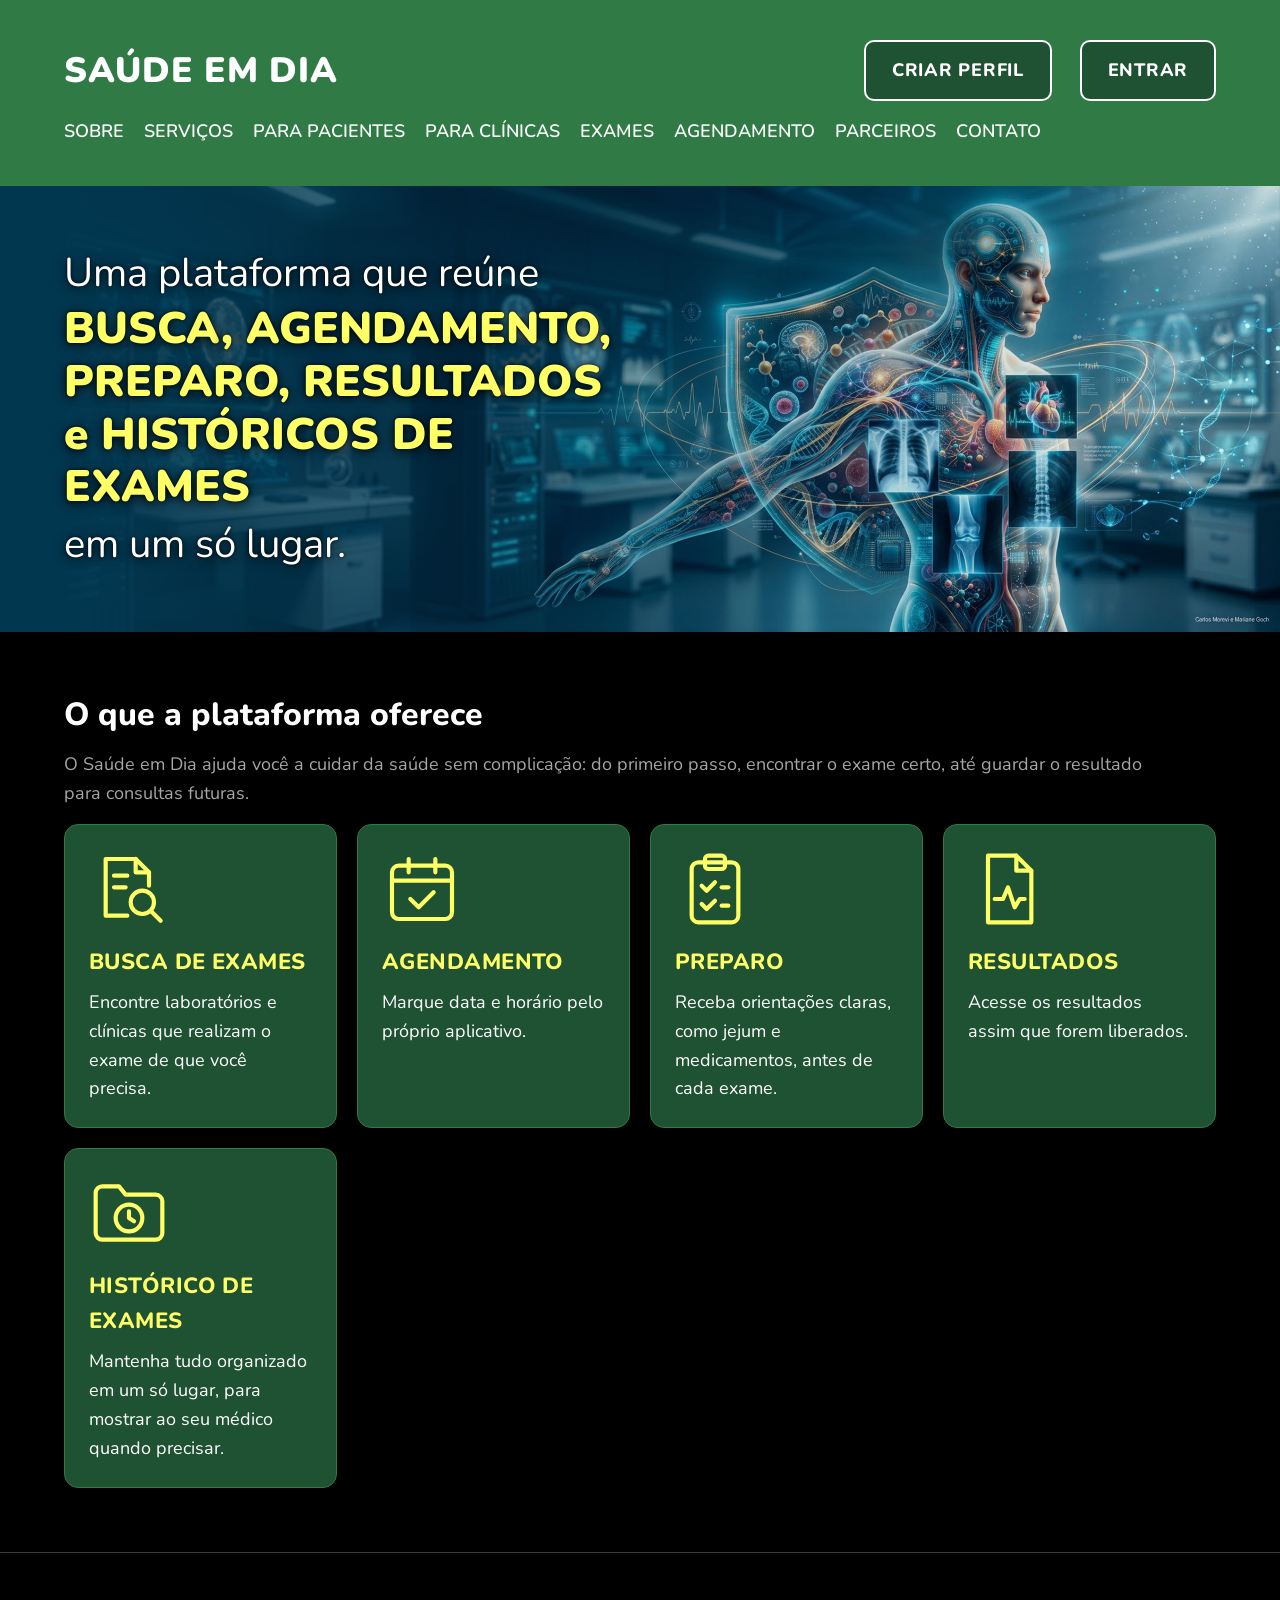
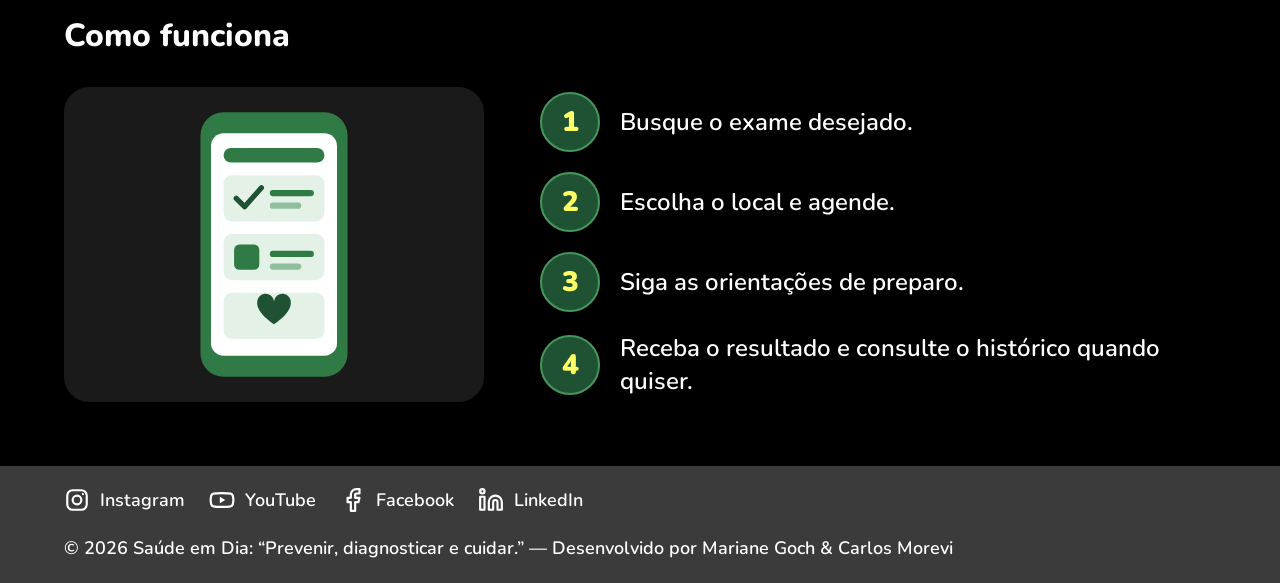
==== commit 7f4154b7: "Update index.html" ====
--- a/index.html
+++ b/index.html
@@ -50,14 +50,14 @@
   <section class="secao hero">
     <img class="hero-imagem" src="images/fundo_1.png" width="2410" height="840" alt="Ilustração digital em tons azuis que mostra uma figura humana translúcida, com elementos tecnológicos e moleculares, protegida por um escudo e rodeada por imagens médicas (coração e radiografias do tórax, da coluna e do joelho), em um laboratório de análises clínicas ao fundo.">
     <div class="hero-conteudo">
-      <p class="temp-text">Um app que reúne</p>
+      <p class="temp-text">Uma plataforma que reúne</p>
       <h1 class="hero-text"><strong>BUSCA</strong>, <strong>AGENDAMENTO</strong>, <strong>PREPARO</strong>, <strong>RESULTADOS</strong> e <strong>HISTÓRICOS DE EXAMES</strong></h1>
       <p class="temp-text">em um só lugar.</p>
     </div>
   </section>
 
   <section class="secao" id="servicos">
-    <h2>O que o app oferece</h2>
+    <h2>O que a plataforma oferece</h2>
     <p class="texto-medio">O Saúde em Dia ajuda você a cuidar da saúde sem complicação: do primeiro passo, encontrar o exame certo, até guardar o resultado para consultas futuras.</p>
 
     <ul class="lista-cartoes">
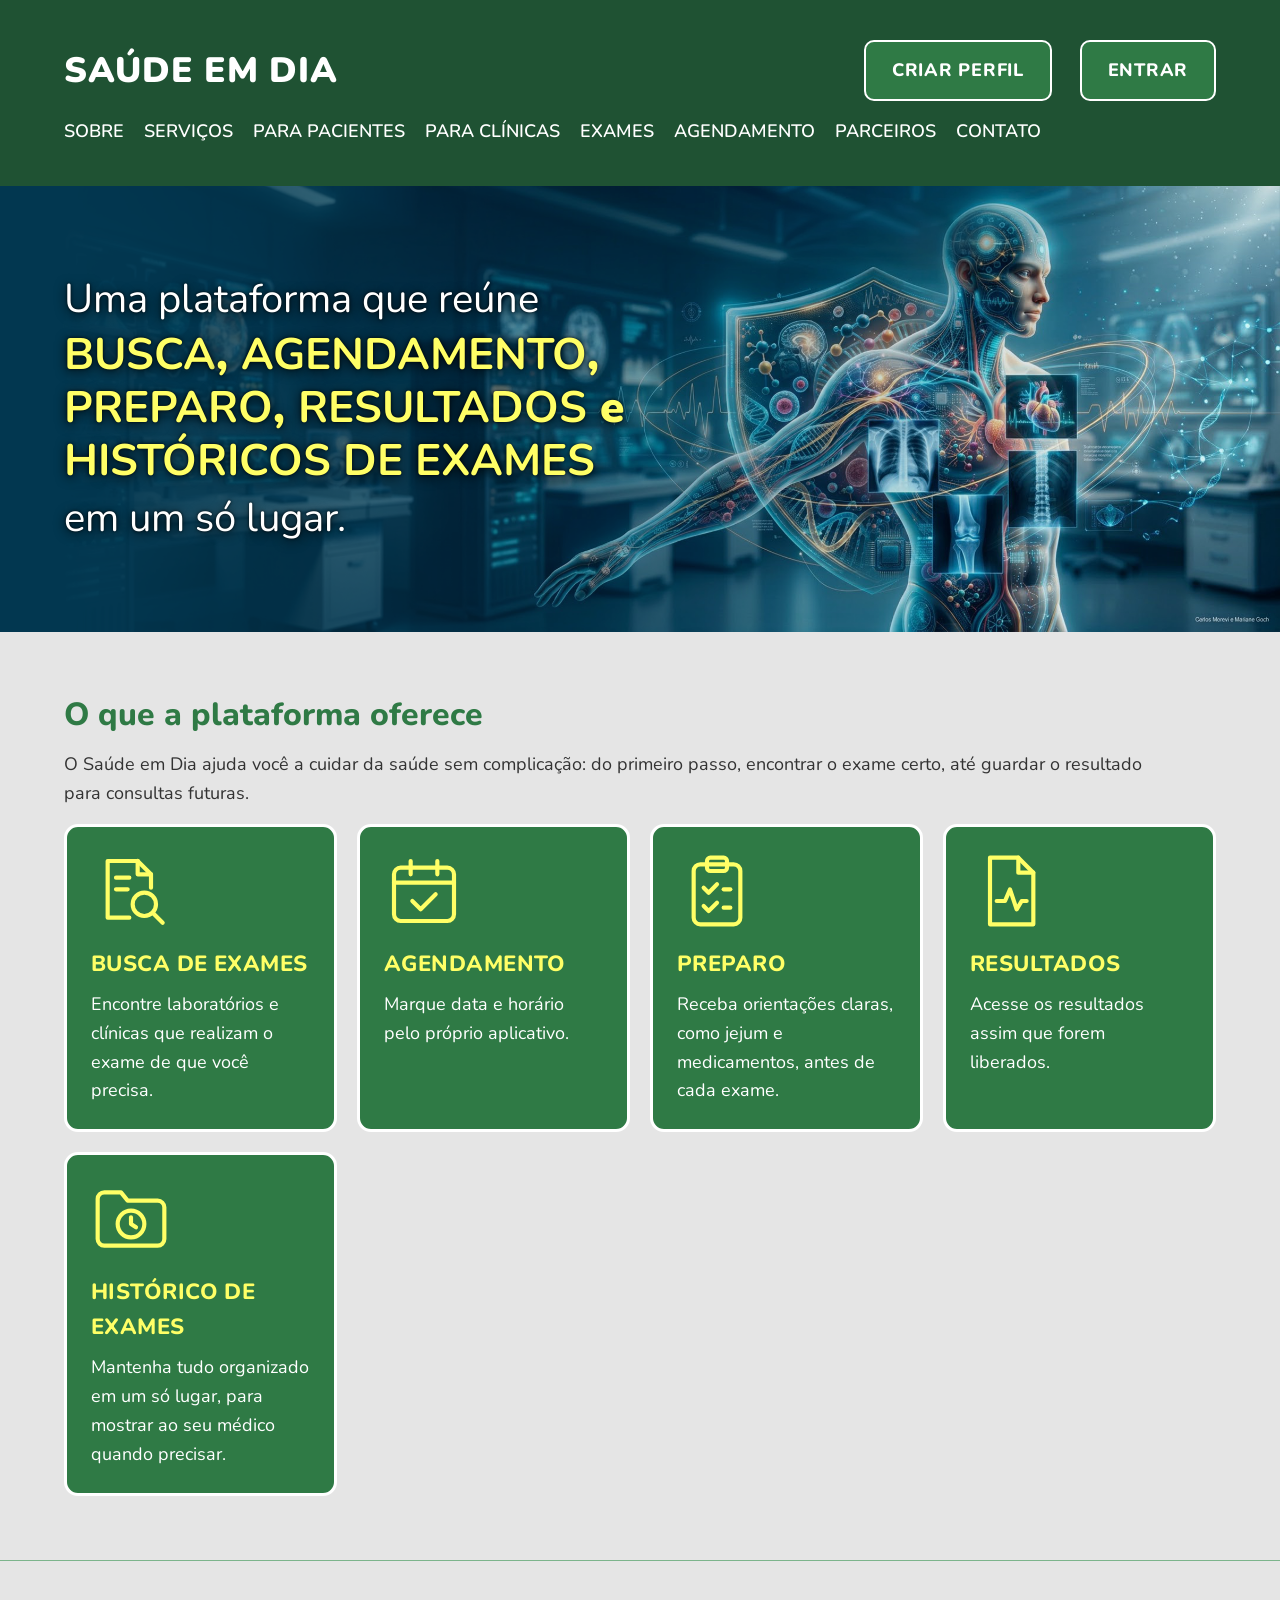
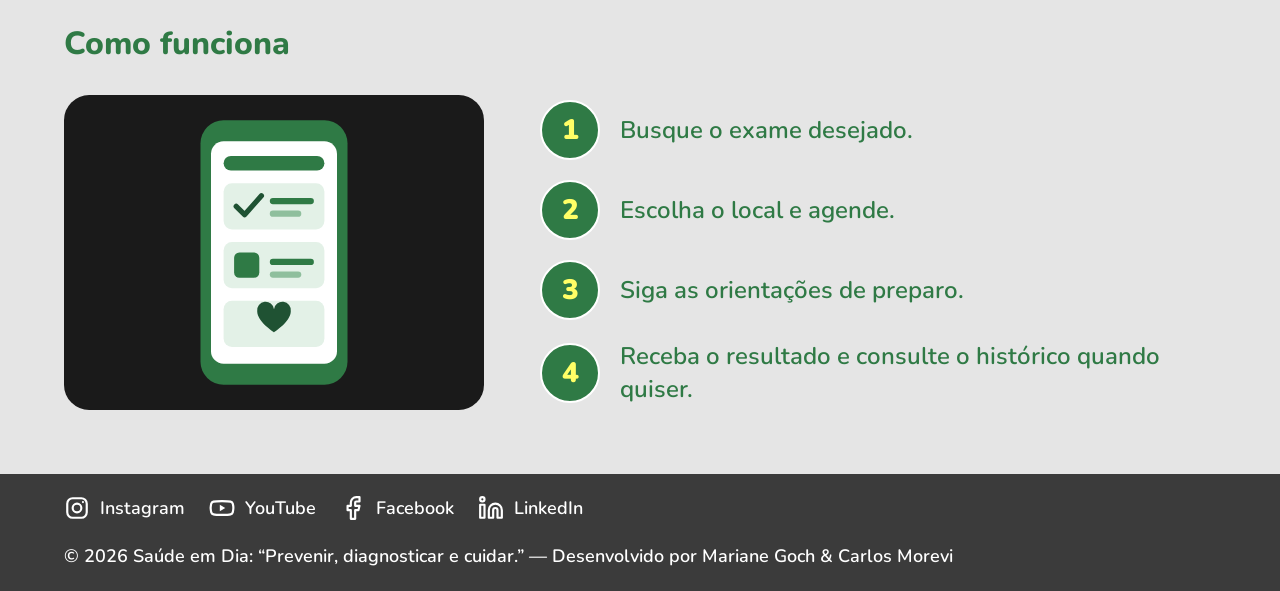
==== commit c68daef7: "Atualiza o site: etapa de revisão e versão do CSS" ====
--- a/index.html
+++ b/index.html
@@ -7,7 +7,7 @@
   <link rel="preconnect" href="https://fonts.googleapis.com">
   <link rel="preconnect" href="https://fonts.gstatic.com" crossorigin>
   <link href="https://fonts.googleapis.com/css2?family=Nunito:wght@400;600;800;900&display=swap" rel="stylesheet">
-  <link rel="stylesheet" href="estilo.css">
+  <link rel="stylesheet" href="estilo.css?v=2">
   <script src="menu.js" defer></script>
 </head>
 <body>
--- a/estilo.css
+++ b/estilo.css
@@ -1,29 +1,79 @@
+/* =====================================================================
+   SAÚDE EM DIA — estilo.css
+
+   Tive que montar esse índice, de forma bem didática, pra gente não se perder
+   1. PAINEL DE CORES (também serve de identidade visual para a nossa marca)
+   2. Base
+   3. Cabeçalho e menu
+   4. Botões
+   5. Seções e textos
+   6. Destaque da página inicial (hero)
+   7. Caixas de destaque (cartões) e listas
+   8. Formulários
+   9. Rodapé
+   10. Telas menores
+
+   Também tem vários ícones em SVG
+   ===================================================================== */
+
+
+/* =====================================================================
+   1. PAINEL DE CORES
+   Todas as cores do site estão aqui. Mude o valor da variável e a cor
+   muda em todas as páginas de uma vez.
+   ===================================================================== */
 :root {
-  --cor-header-fundo:      #2F7A45;
-  --cor-header-texto:      #FFFFFF;
-  --cor-botao-fundo:       #1F5233;
-  --cor-botao-texto:       #FFFFFF;
-  --cor-corpo-fundo:       #000000;
-  --cor-corpo-texto:       #a5a5a5;
-  --cor-titulo:            #FFFFFF;
-  --cor-cartao-fundo:      #1F5233;
-  --cor-cartao-borda:      #2F7A45;
-  --cor-cartao-texto:      #FFFFFF;
-  --cor-borda:             #3b3b3b;
-  --cor-campo-fundo:       #121212;
-  --cor-campo-texto:       #FFFFFF;
-  --cor-destaque:          #47975D;
-  --cor-footer-fundo:      #3b3b3b;
-  --cor-footer-texto:      #FFFFFF;
-  --cor-foco:              #FFD54A;
-  --cor-amarelo:           #ffff66;
-  --cor-hero-chamada:      #FFFFFF;
-  --cor-hero-destaque:     #a5a5a5;
-  --margem:                clamp(32px, 5vw, 80px);
-
+  /* --- Página --------------------------------------------------------- */
+  --cor-fundo:              #e5e5e5;  /* fundo de todas as páginas */
+  --cor-texto:              #333333;  /* texto de corpo (parágrafos, listas, dicas) */
+  --cor-titulo:             #2f7a45;  /* títulos h1, h2, h3 e rótulos de formulário */
+  --cor-texto-destaque:     #1F5233;  /* palavras em destaque sobre o fundo claro
+                                         (subtítulos do agendamento, aviso "em construção",
+                                         frase do destaque no celular) */
+  --cor-linha:              #7cb48c;  /* linhas que separam as seções */
+
+  /* --- Cabeçalho ------------------------------------------------------ */
+  --cor-header-fundo:       #1F5233;
+  --cor-header-texto:       #FFFFFF;
+
+  /* --- Botões --------------------------------------------------------- */
+  --cor-botao-fundo:        #2F7A45;
+  --cor-botao-texto:        #FFFFFF;
+
+  /* --- Caixas de destaque (cartões verdes) ---------------------------- */
+  --cor-caixa-fundo:        #2F7A45;
+  --cor-caixa-borda:        #FFFFFF;
+  --cor-caixa-texto:        #FFFFFF;  /* texto dentro das caixas */
+  --cor-caixa-titulo:       #ffff66;  /* títulos e ícones dentro das caixas */
+
+  /* --- Destaque da página inicial (texto sobre a imagem) -------------- */
+  --cor-hero-texto:         #FFFFFF;  /* "Uma plataforma que reúne" / "em um só lugar." */
+  --cor-hero-destaque:      #ffff66;  /* BUSCA, AGENDAMENTO, PREPARO... */
+
+  /* --- Formulários ---------------------------------------------------- */
+  --cor-campo-fundo:        #FFFFFF;
+  --cor-campo-texto:        #333333;
+  --cor-campo-borda:        #7cb48c;
+  --cor-marcacao:           #2F7A45;  /* checkbox e botão de opção marcados */
+  --cor-resumo-fundo:       #afdd87;
+
+  /* --- Rodapé --------------------------------------------------------- */
+  --cor-footer-fundo:       #3b3b3b;
+  --cor-footer-texto:       #FFFFFF;
+
+  /* --- Foco do teclado ------------------------------------------------ */
+  --cor-foco:               #0064eb;  /* contorno de foco sobre o fundo claro */
+  --cor-foco-escuro:        #FFFFFF;  /* contorno de foco no cabeçalho e no rodapé */
+
+  /* --- Medidas -------------------------------------------------------- */
+  --margem: clamp(32px, 5vw, 80px);
   --fonte: "Nunito", "Varela Round", ui-rounded, "SF Pro Rounded", system-ui, sans-serif;
 }
 
+
+/* =====================================================================
+   2. BASE
+   ===================================================================== */
 * { box-sizing: border-box; margin: 0; padding: 0; }
 
 html, body { height: 100%; }
@@ -33,59 +83,58 @@
   flex-direction: column;
   min-height: 100vh;
   font-family: var(--fonte);
-  font-size: 1.125rem; /* 18px */
+  font-size: 1.125rem;  /* 18px */
   line-height: 1.6;
-  background: var(--cor-corpo-fundo);
-  color: var(--cor-corpo-texto);
-}
-
-a { text-decoration: none; color: inherit; }
+  background: var(--cor-fundo);
+  color: var(--cor-texto);
+}
+
+a { color: inherit; text-decoration: none; }
 ul, ol { list-style: none; }
-
-/* Foco visível para navegação por teclado (não aparece no clique do mouse) */
-a:focus-visible,
-input:focus-visible,
-button:focus-visible,
-textarea:focus-visible,
-select:focus-visible {
+[hidden] { display: none !important; }
+
+/* Foco visível só na navegação por teclado */
+:focus-visible {
   outline: 3px solid var(--cor-foco);
   outline-offset: 3px;
   border-radius: 6px;
 }
-
-/* Texto só para leitores de tela */
+.header, .footer { --cor-foco: var(--cor-foco-escuro); }
+
+/* Texto lido apenas por leitores de tela */
 .sr-only {
   position: absolute;
   width: 1px;
   height: 1px;
-  padding: 0;
   margin: -1px;
   overflow: hidden;
   clip: rect(0, 0, 0, 0);
   white-space: nowrap;
-  border: 0;
-}
-
+}
+
+/* Link "Pular para o conteúdo principal" */
 .pular {
   position: absolute;
   left: -9999px;
   top: 8px;
+  z-index: 10;
   padding: 12px 20px;
-  background: var(--cor-foco);
+  background: var(--cor-foco-escuro);
   color: #000;
   font-weight: 800;
   border-radius: 8px;
-  z-index: 10;
-}
-
+}
 .pular:focus { left: 8px; }
 
-/* ---------- Cabeçalho ---------- */
+
+/* =====================================================================
+   3. CABEÇALHO E MENU
+   ===================================================================== */
 .header {
   display: flex;
+  flex-wrap: wrap;
   align-items: center;
   justify-content: space-between;
-  flex-wrap: wrap;
   gap: 16px 24px;
   padding: 40px var(--margem);
   background: var(--cor-header-fundo);
@@ -93,131 +142,152 @@
 }
 
 .logo {
-  display: inline-block;
   font-weight: 900;
   font-size: clamp(1.6rem, 4vw, 2.2rem);
   line-height: 1.2;
   letter-spacing: 0.02em;
 }
 
-.nav {
-  display: flex;
-  align-items: center;
-}
-
-/* No desktop o painel não interfere no layout: nav e botões seguem como filhos do header */
+/* No desktop o painel não altera o layout; no celular vira o menu recolhível */
 .menu-painel { display: contents; }
 
-/* Botão do menu: só aparece no celular e só quando o JavaScript está ativo */
+.nav-links {
+  display: flex;
+  flex-wrap: wrap;
+  gap: 8px 20px;
+}
+
+.nav-links a {
+  padding: 4px 0;
+  border-bottom: 2px solid transparent;
+  font-weight: 600;
+  text-transform: uppercase;
+  transition: border-color 0.2s;
+}
+.nav-links a:hover,
+.nav-links a[aria-current="page"] { border-bottom-color: var(--cor-header-texto); }
+
+.nav-actions {
+  display: flex;
+  flex-wrap: wrap;
+  gap: 12px 28px;
+}
+
+/* Botão MENU (aparece só no celular, com JavaScript ativo) */
 .header .btn-menu {
   display: none;
   align-items: center;
   gap: 10px;
-  padding: 10px 18px;
-}
-
+  padding: 10px 14px;
+}
 .icone-menu { width: 24px; height: 24px; }
 .icone-menu path {
   transition: transform 0.2s, opacity 0.2s;
   transform-box: view-box;
   transform-origin: 12px 12px;
 }
-.menu-aberto .icone-menu .traco-1 { transform: rotate(45deg) translateY(5px); }
-.menu-aberto .icone-menu .traco-2 { opacity: 0; }
-.menu-aberto .icone-menu .traco-3 { transform: rotate(-45deg) translateY(-5px); }
-
-.nav-links {
-  display: flex;
-  flex-wrap: wrap;
-  gap: 8px 20px;
-}
-
-.nav-links a {
-  text-transform: uppercase;
-  font-weight: 600;
-  font-size: 1.125rem;
-  padding: 4px 0;
-  border-bottom: 2px solid transparent;
-  transition: border-color 0.2s;
-}
-
-.nav-links a:hover,
-.nav-links a[aria-current="page"] { border-bottom-color: var(--cor-header-texto); }
-
-.nav-actions {
-  display: flex;
-  flex-wrap: wrap;
-  gap: 12px 28px;
-}
-
+.menu-aberto .traco-1 { transform: rotate(45deg) translateY(5px); }
+.menu-aberto .traco-2 { opacity: 0; }
+.menu-aberto .traco-3 { transform: rotate(-45deg) translateY(-5px); }
+
+
+/* =====================================================================
+   4. BOTÕES
+   ===================================================================== */
 .btn {
   display: inline-block;
   padding: 14px 26px;
   background: var(--cor-botao-fundo);
   color: var(--cor-botao-texto);
   border: 2px solid var(--cor-botao-texto);
-  font-family: inherit;
-  font-weight: 800;
-  font-size: 1.125rem;
+  border-radius: 10px;
+  font: 800 1.125rem/1.6 var(--fonte);
   letter-spacing: 0.04em;
-  border-radius: 10px;
   cursor: pointer;
   transition: filter 0.2s;
 }
-
 .btn:hover { filter: brightness(1.2); }
 
-/* ---------- Conteúdo ---------- */
+/* Botão secundário (ex.: LIMPAR FILTRO) */
+.btn-secundario {
+  padding: 10px 18px;
+  font-size: 1rem;
+  background: transparent;
+  color: var(--cor-texto);
+  border-color: var(--cor-texto);
+}
+
+/* Grupo de botões no fim de uma seção */
+.acoes {
+  display: flex;
+  flex-wrap: wrap;
+  gap: 16px 20px;
+  margin-top: 40px;
+}
+
+
+/* =====================================================================
+   5. SEÇÕES E TEXTOS
+   ===================================================================== */
 .main { flex: 1; }
 
 .secao {
   padding: 64px var(--margem);
-  border-bottom: 1px solid var(--cor-borda);
-}
-
+  border-bottom: 1px solid var(--cor-linha);
+}
 .secao:last-child { border-bottom: none; }
-
-/* Sem linha divisória embaixo da imagem do destaque */
-.secao.hero { border-bottom: none; }
 
 .secao h1,
 .secao h2 {
+  margin-bottom: 16px;
   color: var(--cor-titulo);
+  font-size: 2rem;
   font-weight: 800;
-  font-size: 2rem;
   line-height: 1.2;
-  margin-bottom: 16px;
 }
 
 .secao h3,
 .secao .subtitulo {
+  margin-bottom: 8px;
   color: var(--cor-titulo);
+  font-size: 1.375rem;
   font-weight: 800;
-  font-size: 1.375rem;
-  margin-bottom: 8px;
 }
 
 .secao p + p,
 .secao p + ul,
 .secao p + ol { margin-top: 16px; }
+.secao p + .subtitulo { margin-top: 40px; }
 
 .texto-largo { max-width: 70ch; }
 .texto-medio { max-width: 100ch; }
 
-/* A caixa do destaque segue a proporção da imagem (1920 × 840): ocupa toda a largura
-   e a altura correspondente, mostrando a imagem inteira, sem véu escuro.
-   Se o texto precisar de mais altura (telas estreitas), a caixa cresce e a imagem
-   cobre o espaço sem distorcer. */
-/* Imagem e texto ocupam a mesma célula do grid: a imagem mantém sempre
-   sua proporção original (largura 100%, altura automática), então nunca é cortada;
-   ela apenas reduz conforme a janela. */
-.hero {
+/* Página "Em construção" */
+.aviso { padding-block: 120px; }
+.aviso-titulo.aviso-titulo {
+  max-width: 20ch;
+  margin-bottom: 20px;
+  color: var(--cor-texto-destaque);
+  font-size: clamp(2rem, 4vw, 2.75rem);
+  font-weight: 900;
+}
+.aviso-texto {
+  max-width: 40ch;
+  font-size: clamp(1.25rem, 2.5vw, 1.5rem);
+}
+
+
+/* =====================================================================
+   6. DESTAQUE DA PÁGINA INICIAL (HERO)
+   Imagem e texto ocupam a mesma célula do grid: a imagem mantém sempre a
+   proporção original (largura 100%, altura automática) e nunca é cortada.
+   ===================================================================== */
+.secao.hero {
   display: grid;
   padding: 0;
-  background: var(--cor-corpo-fundo);
-}
-
-/* A imagem é um <img> (e não fundo CSS) para poder ter texto alternativo */
+  border-bottom: none;
+}
+
 .hero-imagem {
   grid-area: 1 / 1;
   align-self: start;
@@ -228,58 +298,54 @@
 
 .hero-conteudo {
   grid-area: 1 / 1;
+  align-self: center;
   position: relative;
-  align-self: center;
   padding: 32px var(--margem);
-}
-
-/* Sombra suave atrás das letras: garante leitura sobre as áreas claras da imagem */
-.hero-conteudo > * {
+  /* sombra suave atrás das letras: leitura garantida sobre a imagem */
   text-shadow: 0 2px 12px rgba(0, 0, 0, 0.9), 0 0 3px rgba(0, 0, 0, 0.9);
 }
 
-.hero .temp-text { margin: 0; }
+.temp-text {
+  max-width: 22ch;
+  color: var(--cor-hero-texto);
+  font-size: clamp(1.5rem, 5.5vw, 2.5rem);
+  line-height: 1.2;
+}
 
 .secao .hero-text {
   max-width: 22ch;
-  text-align: left;
+  margin: 6px 0;
+  color: var(--cor-hero-destaque);
+  font-size: clamp(2rem, 4vw, 2.75rem);
   font-weight: 900;
-  font-size: clamp(2rem, 4vw, 2.75rem);
   line-height: 1.2;
-  color: var(--cor-amarelo);
-  margin: 6px 0;
-}
-
-.hero-text strong { color: var(--cor-amarelo); font-weight: 900; }
-
-.temp-text {
-  max-width: 22ch;
-  text-align: left;
-  font-weight: 400;
-  font-size: clamp(1.5rem, 5.5vw, 2.5rem);
-  line-height: 1.2;
-  color: var(--cor-hero-chamada);
-}
-
-
+}
+
+
+/* =====================================================================
+   7. CAIXAS DE DESTAQUE (CARTÕES) E LISTAS
+   ===================================================================== */
 .lista-cartoes {
+  --colunas: 4;  /* máximo de caixas por linha */
+  --espaco: 20px;  /* espaço entre as caixas */
   display: grid;
-  grid-template-columns: repeat(auto-fit, minmax(240px, 1fr));
-  gap: 20px;
+  grid-template-columns: repeat(auto-fill,
+    minmax(max(240px, calc((100% - (var(--colunas) - 1) * var(--espaco)) / var(--colunas))), 1fr));
+  gap: var(--espaco);
   margin-top: 32px;
 }
+#servicos .lista-cartoes { --colunas: 5; }  /* página inicial: 5 caixas na linha */
 
 .cartao {
   padding: 24px;
-  background: var(--cor-cartao-fundo);
-  border: 1px solid var(--cor-cartao-borda);
+  background: var(--cor-caixa-fundo);
+  border: 3px solid var(--cor-caixa-borda);
   border-radius: 14px;
-}
-
-.cartao p { color: var(--cor-cartao-texto); }
-
-.cartao h3 {
-  color: var(--cor-amarelo);
+  color: var(--cor-caixa-texto);
+}
+
+.secao .cartao h3 {
+  color: var(--cor-caixa-titulo);
   text-transform: uppercase;
   letter-spacing: 0.02em;
 }
@@ -289,10 +355,18 @@
   width: 80px;
   height: 80px;
   margin-bottom: 16px;
-  color: var(--cor-amarelo);
-}
-
-/* ---------- Como funciona: imagem à esquerda, lista à direita ---------- */
+  color: var(--cor-caixa-titulo);
+}
+
+/* Lista com marcadores */
+.lista-simples {
+  margin-top: 16px;
+  padding-left: 1.5em;
+  list-style: disc;
+}
+.lista-simples li { padding: 4px 0; }
+
+/* "Como funciona": imagem à esquerda, passos numerados à direita */
 .como-funciona {
   display: grid;
   grid-template-columns: minmax(0, 420px) minmax(0, 1fr);
@@ -301,62 +375,30 @@
   margin-top: 32px;
 }
 
-.como-funciona .foto-destaque { margin-top: 0; }
-.como-funciona .lista-passos { margin-top: 0; }
-
-/* ---------- Página Em construção ---------- */
-.aviso { padding-top: 120px; padding-bottom: 120px; }
-
-.aviso .aviso-titulo {
-  max-width: 20ch;
-  font-weight: 900;
-  font-size: clamp(2rem, 4vw, 2.75rem);
-  line-height: 1.2;
-  color: var(--cor-amarelo);
-  margin-bottom: 20px;
-}
-
-.aviso .aviso-texto {
-  max-width: 40ch;
-  font-size: clamp(1.25rem, 2.5vw, 1.5rem);
-  color: var(--cor-hero-chamada);
-}
-
-.acoes {
-  display: flex;
-  flex-wrap: wrap;
-  gap: 16px 20px;
-  margin-top: 40px;
-}
-
-.lista-passos {
-  list-style: decimal;
-  padding-left: 1.5em;
-  margin-top: 16px;
-}
-
-.lista-passos li { padding: 4px 0; }
-
-/* Como funciona: passos com número em destaque */
+.foto-destaque {
+  display: block;
+  width: 100%;
+  max-width: 420px;
+  height: auto;
+  border-radius: 14px;
+}
+
 .passos-destaque {
-  list-style: none;
-  counter-reset: passo;
-  padding-left: 0;
   display: flex;
   flex-direction: column;
   gap: 20px;
+  counter-reset: passo;
 }
 
 .passos-destaque li {
-  counter-increment: passo;
   display: flex;
   align-items: center;
   gap: 20px;
-  padding: 0;
+  color: var(--cor-titulo);
   font-size: clamp(1.25rem, 2.2vw, 1.5rem);
   font-weight: 600;
   line-height: 1.35;
-  color: var(--cor-titulo);
+  counter-increment: passo;
 }
 
 .passos-destaque li::before {
@@ -367,46 +409,27 @@
   width: 56px;
   height: 56px;
   border-radius: 50%;
-  background: var(--cor-cartao-fundo);
-  border: 2px solid var(--cor-destaque);
-  color: var(--cor-amarelo);
+  background: var(--cor-caixa-fundo);
+  border: 2px solid var(--cor-caixa-borda);
+  color: var(--cor-caixa-titulo);
   font-size: 1.75rem;
   font-weight: 900;
   line-height: 1;
 }
 
-/* Sobre: respiro antes do subtítulo */
-.secao p + .subtitulo { margin-top: 40px; }
-
-/* Parceiros: lista simples em colunas */
+/* Parceiros: listas em colunas */
 .parceiros-colunas {
   display: grid;
   grid-template-columns: repeat(auto-fit, minmax(280px, 1fr));
   gap: 32px 48px;
   margin-top: 40px;
 }
-
 .grupo-parceiros .lista-simples { margin-top: 8px; }
-.grupo-parceiros .lista-simples li { color: var(--cor-titulo); }
-
-.lista-simples {
-  list-style: disc;
-  padding-left: 1.5em;
-  margin-top: 16px;
-}
-
-.lista-simples li { padding: 4px 0; }
-
-.foto-destaque {
-  display: block;
-  width: 100%;
-  max-width: 420px;
-  height: auto;
-  margin-top: 32px;
-  border-radius: 14px;
-}
-
-/* ---------- Formulário ---------- */
+
+
+/* =====================================================================
+   8. FORMULÁRIOS
+   ===================================================================== */
 .formulario {
   display: flex;
   flex-direction: column;
@@ -414,76 +437,81 @@
   max-width: 640px;
   margin-top: 32px;
 }
+.formulario-largo { max-width: 900px; }
 
 .campo label,
 .formulario legend {
   display: block;
+  margin-bottom: 8px;
   color: var(--cor-titulo);
   font-weight: 800;
-  margin-bottom: 8px;
-}
-
-.formulario legend { padding: 0 8px; margin-bottom: 0; }
-
-.formulario input[type="text"],
-.formulario input[type="email"],
-.formulario input[type="tel"],
-.formulario input[type="search"],
-.formulario input[type="date"],
+}
+.formulario legend { margin-bottom: 0; padding: 0 8px; }
+
+.formulario input:is([type="text"], [type="email"], [type="tel"], [type="search"], [type="date"]),
 .formulario textarea {
   width: 100%;
   padding: 12px 14px;
   background: var(--cor-campo-fundo);
   color: var(--cor-campo-texto);
-  border: 2px solid var(--cor-corpo-texto);
+  border: 1px solid var(--cor-campo-borda);
   border-radius: 10px;
-  font-family: inherit;
-  font-size: 1.125rem;
-}
-
+  font: inherit;
+}
 .formulario textarea { min-height: 140px; resize: vertical; }
-
-.formulario input[type="date"] { color-scheme: dark; max-width: 260px; }
-
-/* ---------- Agendamento: filtro de exames ---------- */
-[hidden] { display: none !important; }
-
-.formulario-largo { max-width: 900px; }
-
+.formulario input[type="date"] { max-width: 260px; }
+
+.dica { margin-top: 6px; font-size: 0.875rem; }
+
+.formulario fieldset {
+  padding: 16px 20px 20px;
+  border: 2px solid var(--cor-campo-borda);
+  border-radius: 12px;
+}
+
+.opcao {
+  display: flex;
+  align-items: center;
+  gap: 12px;
+  padding: 6px 0;
+}
+.opcao label { font-weight: 600; }
+.opcao input {
+  flex-shrink: 0;
+  width: 1.4rem;
+  height: 1.4rem;
+  accent-color: var(--cor-marcacao);
+}
+
+.formulario .btn { align-self: flex-start; }
+
+/* Agendamento: filtro e lista de exames */
 .filtro-linha {
   display: flex;
   flex-wrap: wrap;
+  align-items: center;
   gap: 12px;
-  align-items: center;
-}
-
+}
 .filtro-linha input[type="search"] { flex: 1 1 260px; }
-
-.btn-secundario {
-  padding: 10px 18px;
-  font-size: 1rem;
-  background: transparent;
-  border-color: var(--cor-corpo-texto);
-  color: var(--cor-campo-texto);
-}
 
 .resumo-selecao {
   margin-top: 16px;
   padding: 14px 18px;
-  border-left: 4px solid var(--cor-destaque);
-  background: var(--cor-campo-fundo);
-  color: var(--cor-campo-texto);
+  border-left: 4px solid var(--cor-marcacao);
   border-radius: 0 10px 10px 0;
-}
-
+  background: var(--cor-resumo-fundo);
+}
+
+#lista-exames .dica { margin: 0 0 8px; }
+.grupo-exames + .grupo-exames { margin-top: 20px; }
 .subgrupo + .subgrupo { margin-top: 20px; }
 
 .subgrupo-titulo {
-  color: var(--cor-amarelo);
+  margin: 8px 0 4px;
+  color: var(--cor-texto-destaque);
   font-weight: 800;
   text-transform: uppercase;
   letter-spacing: 0.02em;
-  margin: 8px 0 4px;
 }
 
 .opcoes-colunas {
@@ -492,61 +520,57 @@
   gap: 0 24px;
 }
 
-.sem-resultado {
-  color: var(--cor-campo-texto);
-  font-weight: 600;
-}
-
-.dica {
-  margin-top: 6px;
-  font-size: 1.125rem;
-  color: var(--cor-corpo-texto);
-}
-
-.formulario fieldset {
-  padding: 16px 20px 20px;
-  border: 2px solid var(--cor-borda);
-  border-radius: 12px;
-}
-
-.opcao {
-  display: flex;
-  align-items: center;
-  gap: 12px;
-  padding: 6px 0;
-}
-
-.opcao label { margin: 0; font-weight: 600; color: var(--cor-corpo-texto); }
-
-.opcao input {
-  width: 1.4rem;
-  height: 1.4rem;
-  flex-shrink: 0;
-  accent-color: var(--cor-destaque);
-}
-
-.formulario .btn { align-self: flex-start; }
-
-/* ---------- Rodapé ---------- */
+.sem-resultado { font-weight: 600; }
+
+/* Agendamento: indicador de etapa, revisão e confirmação */
+.etapa {
+  margin-bottom: 8px;
+  color: var(--cor-texto-destaque);
+  font-weight: 800;
+  text-transform: uppercase;
+  letter-spacing: 0.04em;
+}
+
+.revisao {
+  max-width: 900px;
+  margin-top: 32px;
+  padding: 28px;
+  background: var(--cor-campo-fundo);
+  border: 2px solid var(--cor-campo-borda);
+  border-radius: 14px;
+}
+.revisao h2:focus { outline: none; }
+.revisao .btn-secundario { padding: 14px 26px; font-size: 1.125rem; }  /* mesmo tamanho do botão principal */
+
+.revisao-dados {
+  display: grid;
+  grid-template-columns: max-content 1fr;
+  gap: 10px 32px;
+  margin: 24px 0 32px;
+}
+.revisao-dados dt { color: var(--cor-titulo); font-weight: 800; }
+.revisao-dados dd { white-space: pre-line; overflow-wrap: anywhere; }
+
+
+/* =====================================================================
+   9. RODAPÉ
+   ===================================================================== */
 .footer {
   display: flex;
+  flex-wrap: wrap;
   align-items: center;
   justify-content: space-between;
-  flex-wrap: wrap;
   gap: 12px 24px;
   padding: 20px var(--margem);
   background: var(--cor-footer-fundo);
   color: var(--cor-footer-texto);
 }
 
-.creditos { font-weight: 600; text-align: right; }
-
 .social {
   display: flex;
   flex-wrap: wrap;
   gap: 12px 24px;
 }
-
 .social a {
   display: inline-flex;
   align-items: center;
@@ -554,69 +578,62 @@
   font-weight: 600;
   transition: opacity 0.2s;
 }
-
 .social a:hover { opacity: 0.8; }
-
-.social svg {
-  width: 26px;
-  height: 26px;
-  flex-shrink: 0;
-}
-
+.social svg { flex-shrink: 0; width: 26px; height: 26px; }
+
+.creditos { font-weight: 600; text-align: right; }
+
+
+/* =====================================================================
+   10. TELAS MENORES
+   ===================================================================== */
+
+/* Até 1500px: menu em linha própria, abaixo do logo e dos botões */
 @media (max-width: 1500px) {
   .nav { order: 3; flex-basis: 100%; }
 }
 
-/* Abaixo de 1024px: imagem inteira em cima, texto embaixo sobre o fundo preto */
+/* Até 1023px: imagem do destaque em cima e texto embaixo, sobre o fundo claro */
 @media (max-width: 1023px) {
-  .hero { display: block; }
-  .hero-conteudo { padding: 40px var(--margem) 56px; }
-  .hero-conteudo > * { text-shadow: none; }
-}
-
+  .secao.hero { display: block; }
+  .hero-conteudo { padding: 40px var(--margem) 56px; text-shadow: none; }
+  .temp-text { color: var(--cor-texto); }
+  .secao .hero-text { color: var(--cor-texto-destaque); }
+}
+
+/* Até 900px: "Como funciona" em uma coluna */
 @media (max-width: 900px) {
   .como-funciona { grid-template-columns: 1fr; }
 }
 
+/* Até 720px: celular */
 @media (max-width: 720px) {
-  .header { padding: 16px 20px; }
+  .header { padding: 16px 20px; column-gap: 12px; }
   .secao { padding: 40px 20px; }
-  .secao.hero { padding: 0; }
+  .aviso { padding-block: 56px; }
   .hero-conteudo { padding: 32px 20px 40px; }
-  .aviso { padding-top: 56px; padding-bottom: 56px; }
   .footer { padding: 24px 20px; }
   .creditos { text-align: left; }
-  .nav-links { gap: 8px 18px; }
+  .revisao { padding: 20px; }
+  .revisao-dados { grid-template-columns: 1fr; gap: 2px; }
+  .revisao-dados dd { margin-bottom: 12px; }
 
   /* Menu recolhível */
-  .header { column-gap: 12px; }
-  .header.menu-recolhivel .btn-menu { display: inline-flex; padding: 10px 14px; }
-  .menu-recolhivel .nav { display: block; }
+  .header.menu-recolhivel .btn-menu { display: inline-flex; }
   .menu-recolhivel .menu-painel { display: none; flex-basis: 100%; }
   .menu-recolhivel.menu-aberto .menu-painel { display: block; }
-
-  .menu-recolhivel .nav-links {
-    flex-direction: column;
-    gap: 0;
-  }
-
+  .menu-recolhivel .nav-links { flex-direction: column; gap: 0; }
   .menu-recolhivel .nav-links a {
     display: block;
     padding: 12px 0;
     border-bottom: 1px solid rgba(255, 255, 255, 0.25);
   }
-
   .menu-recolhivel .nav-links a[aria-current="page"] {
-    border-bottom-color: var(--cor-header-texto);
-    border-bottom-width: 3px;
+    border-bottom: 3px solid var(--cor-header-texto);
   }
-
   .menu-recolhivel .nav-actions { margin: 20px 0 4px; }
 }
 
 @media (prefers-reduced-motion: reduce) {
-  .icone-menu path { transition: none; }
-}
-
-.grupo-exames + .grupo-exames { margin-top: 20px; }
-#lista-exames .dica { margin: 0 0 8px; }
+  * { transition: none !important; }
+}
